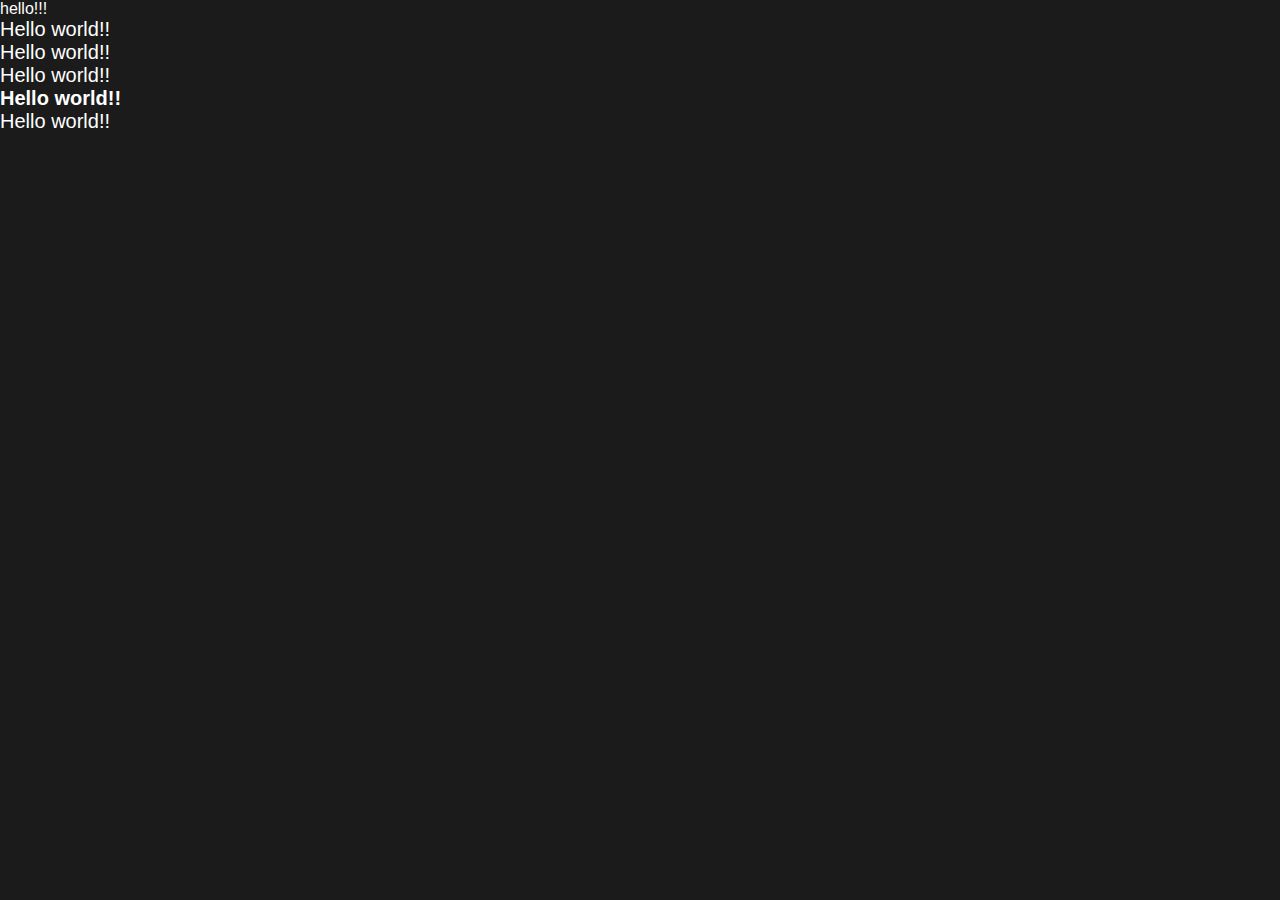
==== index.html @ 2c3e7b92 "Add files via upload" ====
<!DOCTYPE html>
<html lang="en">
<head>
    <meta charset="UTF-8">
    <meta name="viewport" content="width=device-width, initial-scale=1.0">
    <link rel="stylesheet" href="./css/main.css">
    <title>Rec</title>
</head>
<body>
    <div class="wrapper">
        <h1>hello!!!</h1>
        <p class="text1">Hello world!!</p>
        <p class="text2">Hello world!!</p>
        <p class="text3">Hello world!!</p>
        <p class="text4">Hello world!!</p>
        <p class="text1">Hello world!!</p>
    </div>
</body>
</html>
---- css/main.css ----
/* Reset and base styles  */
* {
  padding: 0px;
  margin: 0px;
  border: none;
}

*,
*::before,
*::after {
  box-sizing: border-box;
}

/* Links */
a, a:link, a:visited {
  text-decoration: none;
}

a:hover {
  text-decoration: none;
}

/* Common */
aside, nav, footer, header, section, main {
  display: block;
}

h1, h2, h3, h4, h5, h6, p {
  font-size: inherit;
  font-weight: inherit;
}

ul, ul li {
  list-style: none;
}

img {
  vertical-align: top;
}

img, svg {
  max-width: 100%;
  height: auto;
}

address {
  font-style: normal;
}

/* Form */
input, textarea, button, select {
  font-family: inherit;
  font-size: inherit;
  color: inherit;
  background-color: transparent;
}

input::-ms-clear {
  display: none;
}

button, input[type=submit] {
  display: inline-block;
  box-shadow: none;
  background-color: transparent;
  background: none;
  cursor: pointer;
}

input:focus, input:active,
button:focus, button:active {
  outline: none;
}

button::-moz-focus-inner {
  padding: 0;
  border: 0;
}

label {
  cursor: pointer;
}

legend {
  display: block;
}

@font-face {
  font-family: "Inter", sans-serif;
  src: url("./../fonts/Inter/Inter-VariableFont_slnt,wght.ttf");
  font-weight: normal;
  font-style: normal;
}
body {
  font-family: "Inter", sans-serif;
  color: #FFFFFF;
  background-color: #1B1B1B;
}

.text1 {
  font-weight: 300;
  font-size: 20px;
}

.text2 {
  font-weight: 400;
  font-size: 20px;
}

.text3 {
  font-weight: 500;
  font-size: 20px;
}

.text4 {
  font-weight: 700;
  font-size: 20px;
}/*# sourceMappingURL=main.css.map */
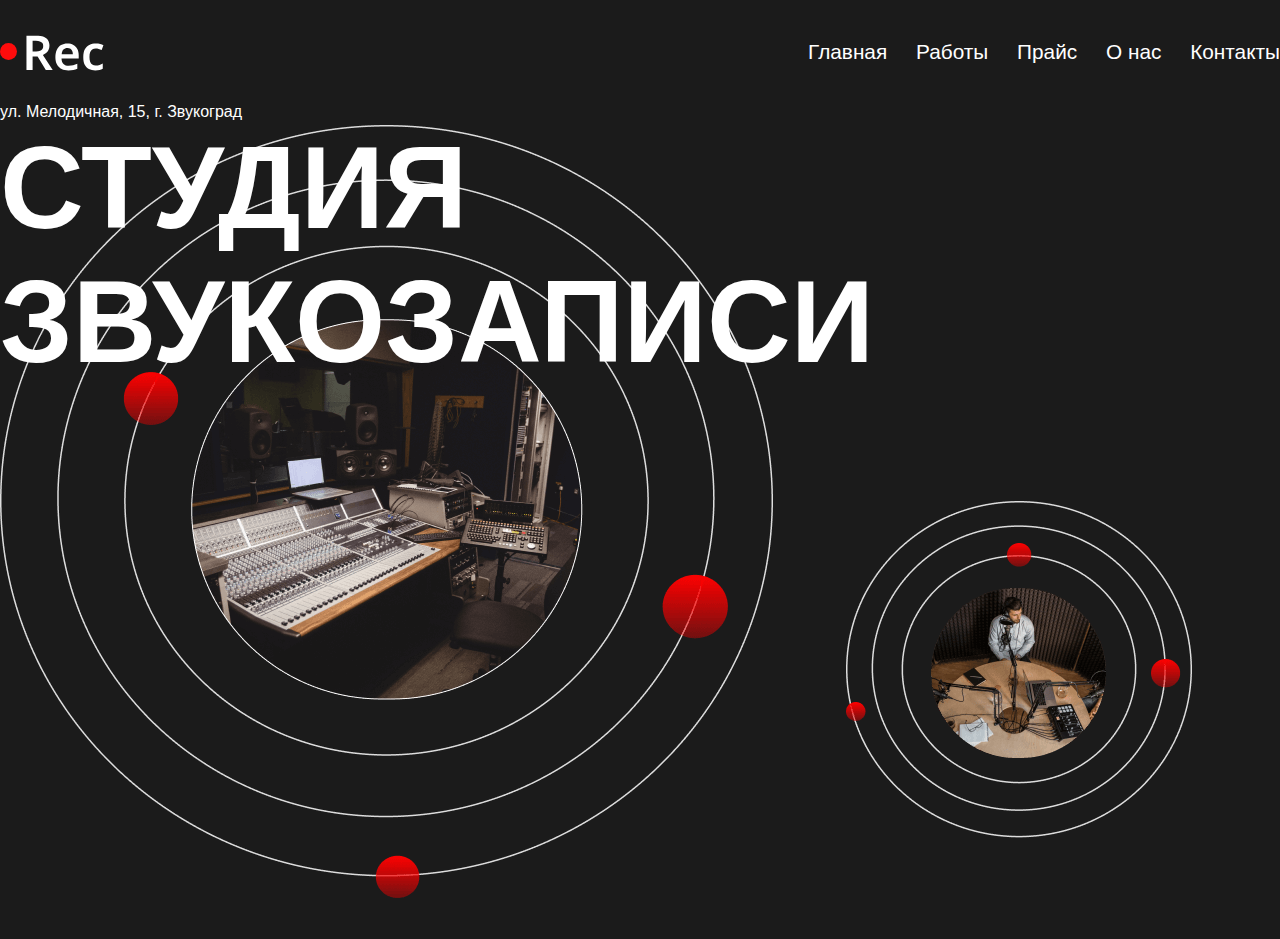
==== commit 506c742d: "Add files via upload" ====
--- a/index.html
+++ b/index.html
@@ -7,13 +7,29 @@
     <title>Rec</title>
 </head>
 <body>
-    <div class="wrapper">
-        <h1>hello!!!</h1>
-        <p class="text1">Hello world!!</p>
-        <p class="text2">Hello world!!</p>
-        <p class="text3">Hello world!!</p>
-        <p class="text4">Hello world!!</p>
-        <p class="text1">Hello world!!</p>
+    <div class="container">
+        <header class="header">
+            <nav class="navigation">
+                <div class="navigation-logo">
+                    <a href="#"><img class="navigation-logo__img" src="./images/Logo-rec.svg" alt="Logo recording studio Rec" title="Recording studio Rec"></a>
+                </div>
+                <div class="navigation-list">
+                    <a class="navigation-list__link" href="" title="Главная">Главная</a>
+                    <a class="navigation-list__link" href="" title="Работы">Работы</a>
+                    <a class="navigation-list__link" href="" title="Прайс">Прайс</a>
+                    <a class="navigation-list__link" href="" title="О нас">О нас</a>
+                    <a class="navigation-list__link" href="" title="Контакты">Контакты</a>
+                </div>
+            </nav>
+            <div class="info">
+                <div class="info-text">
+                    <p class="info-text__subtitle">ул. Мелодичная, 15, г. Звукоград</p>
+                    <h1 class="info-text__title">студия звукозаписи</h1>
+                    
+                </div>
+                <img class="info-img" src="./images/header-img.png" alt="">
+            </div>
+        </header>
     </div>
 </body>
 </html>--- a/css/main.css
+++ b/css/main.css
@@ -14,6 +14,10 @@
 /* Links */
 a, a:link, a:visited {
   text-decoration: none;
+}
+
+a {
+  color: #FFFFFF;
 }
 
 a:hover {
@@ -85,6 +89,46 @@
   display: block;
 }
 
+.header {
+  min-height: 920px;
+}
+
+.info {
+  position: relative;
+}
+.info-text__title {
+  font-weight: 700;
+  font-size: 116px;
+  text-transform: uppercase;
+  z-index: 1;
+}
+.info-img {
+  position: absolute;
+  left: 0;
+  top: 22px;
+  z-index: -1;
+}
+
+.navigation {
+  font-size: 1.3rem;
+  font-weight: 400;
+  margin: 1.2rem 0;
+  display: flex;
+  justify-content: space-between;
+  align-items: center;
+}
+.navigation-list {
+  display: flex;
+  -moz-column-gap: 1.8rem;
+       column-gap: 1.8rem;
+  flex-wrap: wrap;
+}
+
+a:hover {
+  color: #FF0000;
+  transition: 0.2s ease-in;
+}
+
 @font-face {
   font-family: "Inter", sans-serif;
   src: url("./../fonts/Inter/Inter-VariableFont_slnt,wght.ttf");
@@ -97,22 +141,7 @@
   background-color: #1B1B1B;
 }
 
-.text1 {
-  font-weight: 300;
-  font-size: 20px;
-}
-
-.text2 {
-  font-weight: 400;
-  font-size: 20px;
-}
-
-.text3 {
-  font-weight: 500;
-  font-size: 20px;
-}
-
-.text4 {
-  font-weight: 700;
-  font-size: 20px;
+.container {
+  max-width: 1444px;
+  margin: 0 auto;
 }/*# sourceMappingURL=main.css.map */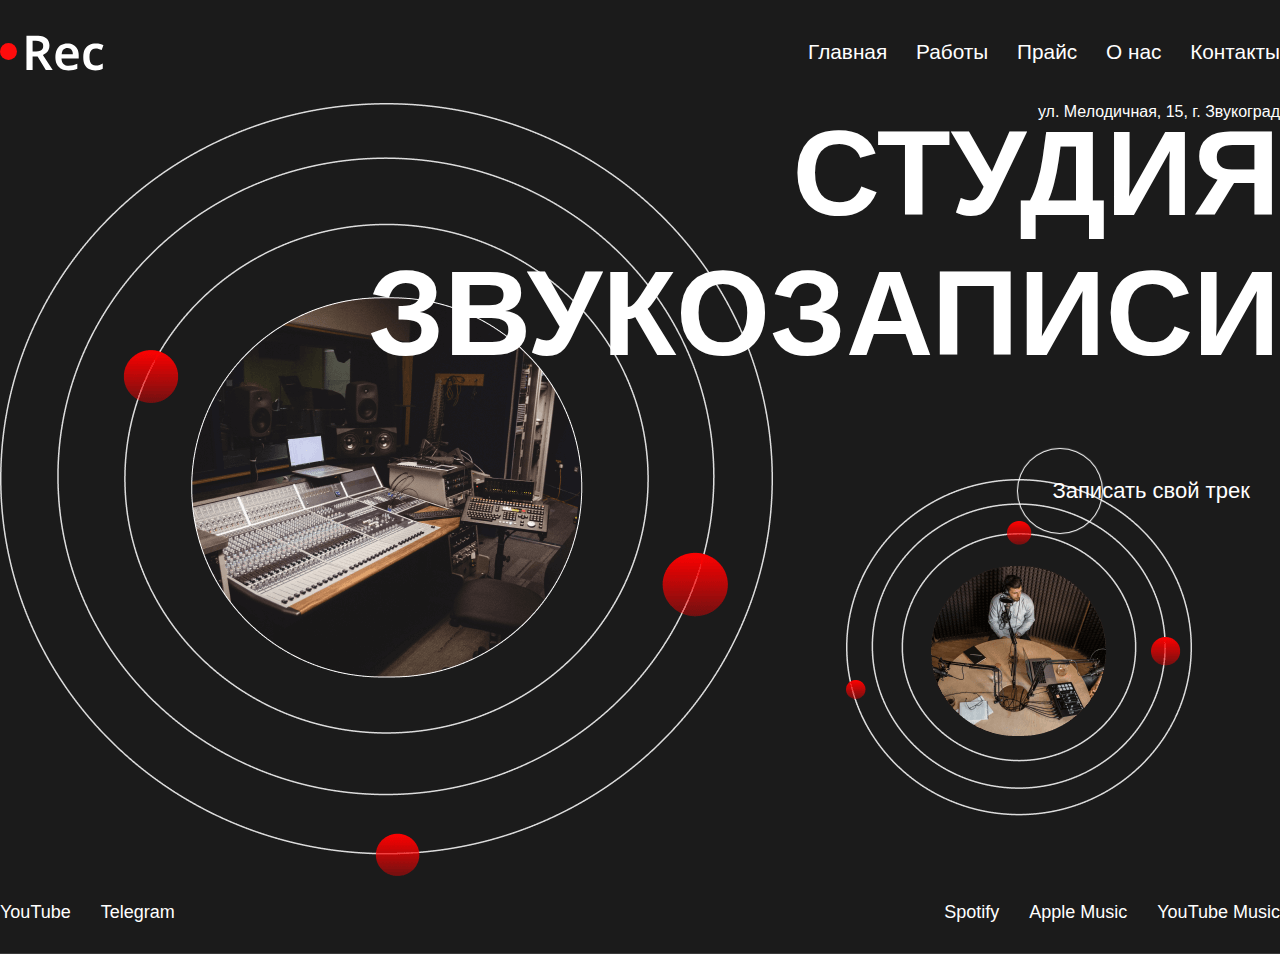
==== commit 75795988: "Add files via upload" ====
--- a/index.html
+++ b/index.html
@@ -25,10 +25,32 @@
                 <div class="info-text">
                     <p class="info-text__subtitle">ул. Мелодичная, 15, г. Звукоград</p>
                     <h1 class="info-text__title">студия звукозаписи</h1>
-                    
+                    <link href="https://fonts.googleapis.com/css2?family=Nunito:wght@300;400;600;700&display=swap" rel="stylesheet">
+
+                      <button href="javascript:;" class="btn">
+                        <span class="btn__circle"></span>
+                        <span class="btn__white-arrow">
+                            <svg width="100" height="20" viewBox="0 0 81 16" fill="none" xmlns="http://www.w3.org/2000/svg">
+                                <path d="M80.7071 8.70711C81.0976 8.31658 81.0976 7.68342 80.7071 7.29289L74.3431 0.928932C73.9526 0.538408 73.3195 0.538408 72.9289 0.928932C72.5384 1.31946 72.5384 1.95262 72.9289 2.34315L78.5858 8L72.9289 13.6569C72.5384 14.0474 72.5384 14.6805 72.9289 15.0711C73.3195 15.4616 73.9526 15.4616 74.3431 15.0711L80.7071 8.70711ZM0 9H80V7H0V9Z" fill="black" />
+                            </svg>
+                        </span>
+                        <span class="btn__text">Записать свой трек</span>
+                      </button>
                 </div>
                 <img class="info-img" src="./images/header-img.png" alt="">
+                <div class="social">
+                    <div class="social-block">
+                        <a href="#">YouTube</a>
+                        <a href="#">Telegram</a>
+                    </div>
+                    <div class="social-block">
+                        <a href="#">Spotify</a>
+                        <a href="#">Apple Music</a>
+                        <a href="#">YouTube Music</a>
+                    </div>
+                </div>
             </div>
+            <div class="header-line"></div>
         </header>
     </div>
 </body>
--- a/css/main.css
+++ b/css/main.css
@@ -93,20 +93,104 @@
   min-height: 920px;
 }
 
+.header-line {
+  position: absolute;
+  border-bottom: 1px solid rgba(158, 158, 158, 0.23);
+  width: 100%;
+  left: 0;
+}
+
 .info {
+  height: 850px;
+  position: relative;
+  display: flex;
+  flex-direction: column;
+  justify-content: space-between;
+}
+.info-text {
   position: relative;
 }
 .info-text__title {
   font-weight: 700;
-  font-size: 116px;
+  font-size: 121px;
+  text-align: end;
   text-transform: uppercase;
   z-index: 1;
 }
+.info-text__subtitle {
+  position: absolute;
+  right: 0;
+}
 .info-img {
   position: absolute;
   left: 0;
-  top: 22px;
+  top: 0px;
   z-index: -1;
+}
+.info .social {
+  display: flex;
+  justify-content: space-between;
+  align-items: center;
+  margin: 30px 0;
+}
+.info .social-block {
+  display: flex;
+  -moz-column-gap: 30px;
+       column-gap: 30px;
+  flex-wrap: wrap;
+}
+.info .social-block a {
+  font-weight: 300;
+  font-size: 18px;
+}
+
+.btn {
+  display: inline-block;
+  padding: 42px;
+  position: absolute;
+  right: 10%;
+  margin: 4.1rem;
+  font-weight: 500;
+  font-size: 22px;
+}
+.btn__circle, .btn__text, .btn__white-arrow {
+  position: absolute;
+}
+.btn__circle {
+  top: 0;
+  left: 18%;
+  height: 100%;
+  border-radius: 100%;
+  width: 100%;
+  box-shadow: 0 0 1px 1px #fff;
+  transition: 0.3s linear;
+}
+.btn__white-arrow {
+  top: 50%;
+  left: 60%;
+  transform: translate(-50%, -50%) scale(0);
+  width: 60px;
+  height: 100px;
+  stroke: #FFFFFF;
+  display: flex;
+  transition: 0.3s ease-in-out;
+}
+.btn__text {
+  top: 50%;
+  transform: translateY(-50%);
+  white-space: nowrap;
+  z-index: 2;
+  padding: 24px 8px;
+  transition: 0.3s linear;
+}
+.btn:hover .btn__circle {
+  transform: scale(0);
+}
+.btn:hover .btn__white-arrow {
+  transform: translate(-50%, -50%) scale(1);
+}
+.btn:hover .btn__text {
+  transform: translate(40px, -50%);
 }
 
 .navigation {
@@ -115,6 +199,7 @@
   margin: 1.2rem 0;
   display: flex;
   justify-content: space-between;
+  align-items: center;
   align-items: center;
 }
 .navigation-list {
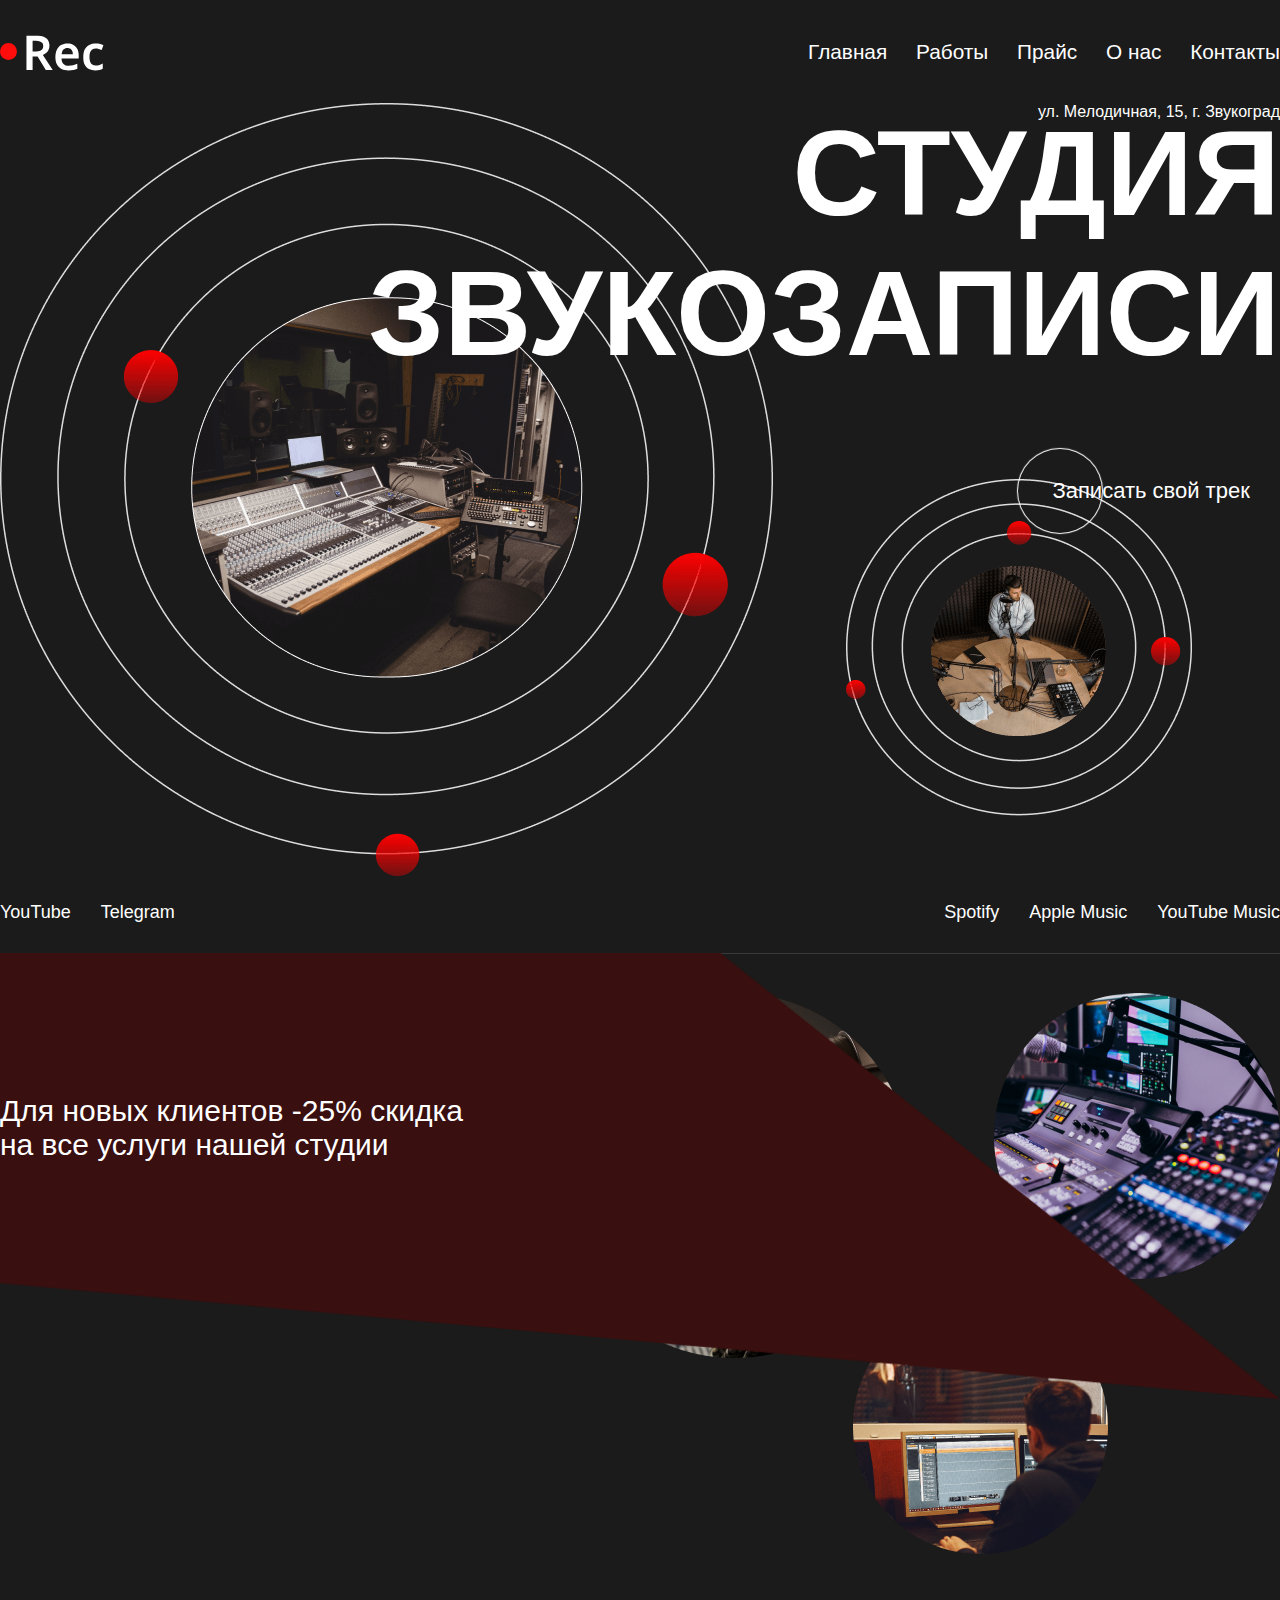
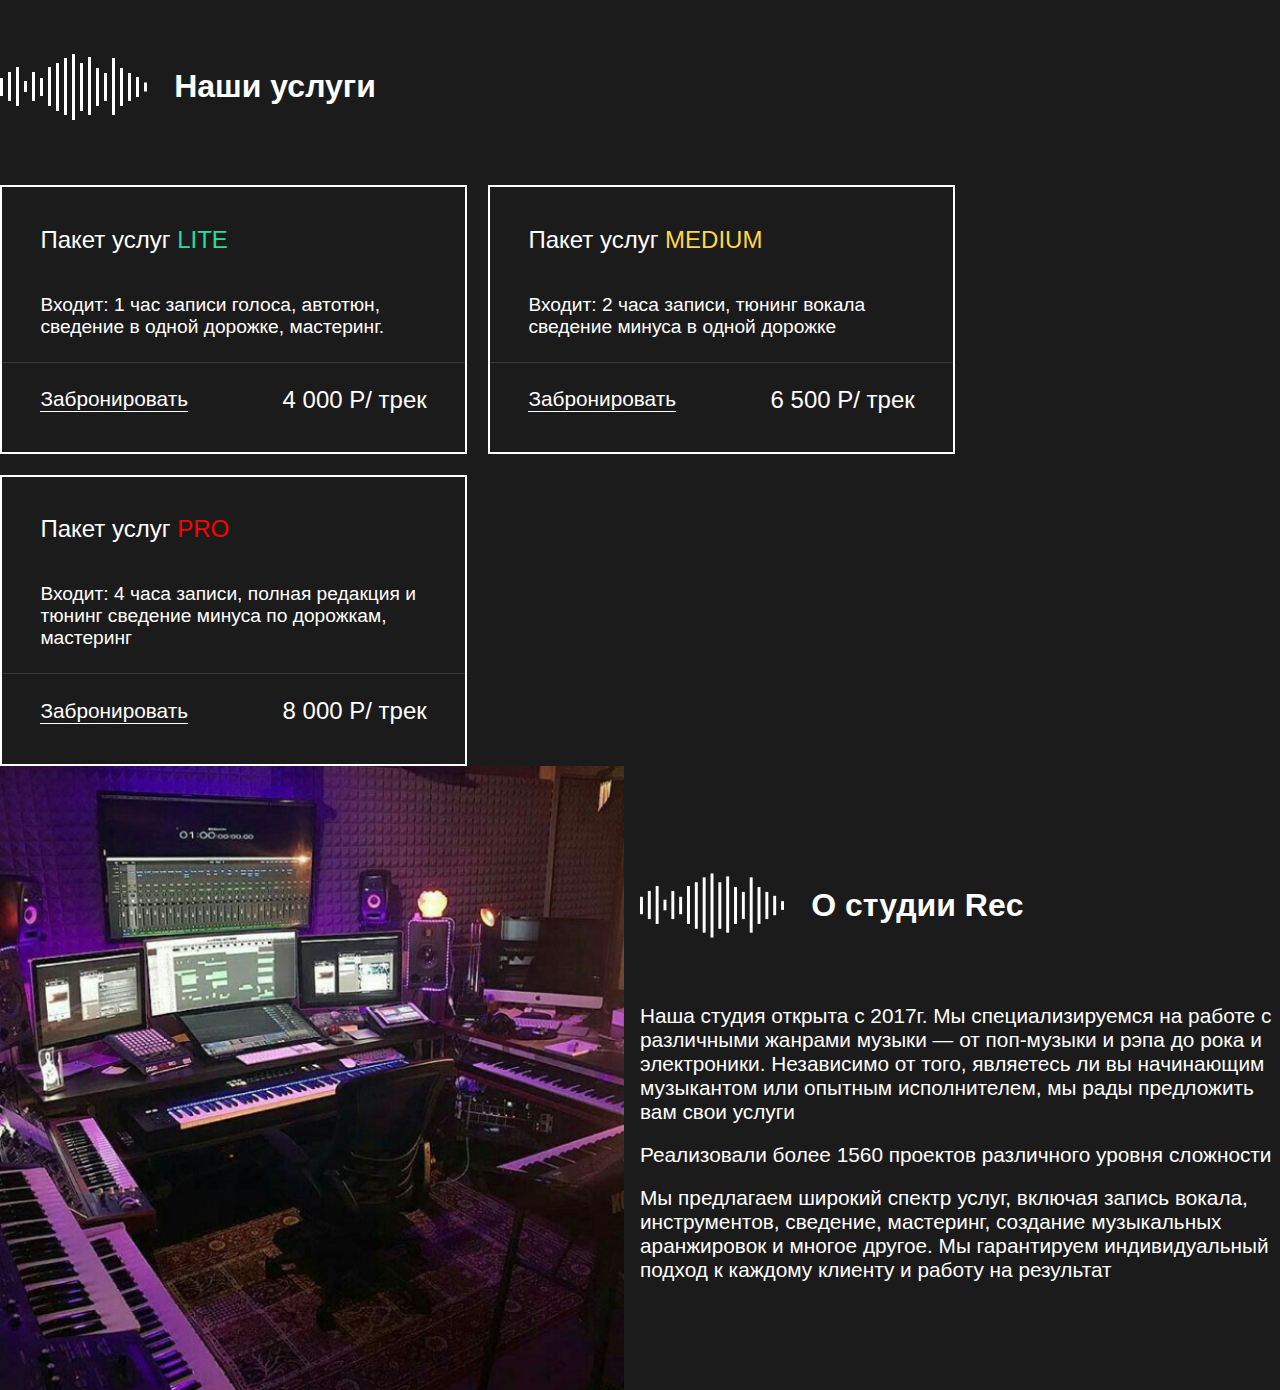
==== commit 9d64d115: "Add files via upload" ====
--- a/index.html
+++ b/index.html
@@ -1,17 +1,20 @@
 <!DOCTYPE html>
 <html lang="en">
+
 <head>
     <meta charset="UTF-8">
     <meta name="viewport" content="width=device-width, initial-scale=1.0">
     <link rel="stylesheet" href="./css/main.css">
     <title>Rec</title>
 </head>
+
 <body>
     <div class="container">
         <header class="header">
             <nav class="navigation">
                 <div class="navigation-logo">
-                    <a href="#"><img class="navigation-logo__img" src="./images/Logo-rec.svg" alt="Logo recording studio Rec" title="Recording studio Rec"></a>
+                    <a href="#"><img class="navigation-logo__img" src="./images/Logo-rec.svg"
+                            alt="Logo recording studio Rec" title="Recording studio Rec"></a>
                 </div>
                 <div class="navigation-list">
                     <a class="navigation-list__link" href="" title="Главная">Главная</a>
@@ -25,17 +28,21 @@
                 <div class="info-text">
                     <p class="info-text__subtitle">ул. Мелодичная, 15, г. Звукоград</p>
                     <h1 class="info-text__title">студия звукозаписи</h1>
-                    <link href="https://fonts.googleapis.com/css2?family=Nunito:wght@300;400;600;700&display=swap" rel="stylesheet">
+                    <link href="https://fonts.googleapis.com/css2?family=Nunito:wght@300;400;600;700&display=swap"
+                        rel="stylesheet">
 
-                      <button href="javascript:;" class="btn">
+                    <button href="javascript:;" class="btn">
                         <span class="btn__circle"></span>
                         <span class="btn__white-arrow">
-                            <svg width="100" height="20" viewBox="0 0 81 16" fill="none" xmlns="http://www.w3.org/2000/svg">
-                                <path d="M80.7071 8.70711C81.0976 8.31658 81.0976 7.68342 80.7071 7.29289L74.3431 0.928932C73.9526 0.538408 73.3195 0.538408 72.9289 0.928932C72.5384 1.31946 72.5384 1.95262 72.9289 2.34315L78.5858 8L72.9289 13.6569C72.5384 14.0474 72.5384 14.6805 72.9289 15.0711C73.3195 15.4616 73.9526 15.4616 74.3431 15.0711L80.7071 8.70711ZM0 9H80V7H0V9Z" fill="black" />
+                            <svg width="100" height="20" viewBox="0 0 81 16" fill="none"
+                                xmlns="http://www.w3.org/2000/svg">
+                                <path
+                                    d="M80.7071 8.70711C81.0976 8.31658 81.0976 7.68342 80.7071 7.29289L74.3431 0.928932C73.9526 0.538408 73.3195 0.538408 72.9289 0.928932C72.5384 1.31946 72.5384 1.95262 72.9289 2.34315L78.5858 8L72.9289 13.6569C72.5384 14.0474 72.5384 14.6805 72.9289 15.0711C73.3195 15.4616 73.9526 15.4616 74.3431 15.0711L80.7071 8.70711ZM0 9H80V7H0V9Z"
+                                    fill="black" />
                             </svg>
                         </span>
                         <span class="btn__text">Записать свой трек</span>
-                      </button>
+                    </button>
                 </div>
                 <img class="info-img" src="./images/header-img.png" alt="">
                 <div class="social">
@@ -52,6 +59,69 @@
             </div>
             <div class="header-line"></div>
         </header>
+        <main>
+            <section class="sale">
+                <img class="sale__background" src="./images/sale-rectangle.png" alt="">
+                <h2 class="sale__title">Для новых клиентов -25% скидка на все услуги нашей студии</h2>
+                <img class="sale__image" src="./images/sale-img.png" alt="Sale images">
+            </section>
+            <section class="services">
+                <div class="services-title">
+                    <img class="services-title__img" src="./images/title-icons.svg" alt="">
+                    <h1 class="services-title__text">Наши услуги</h1>
+                </div>
+                <div class="blocks">
+                    <div class="block">
+                        <h3 class="block__title">Пакет услуг <span class="block__title lite">LITE</span></h3>
+                        <p class="block__text">Входит: 1 час записи голоса,
+                            автотюн, сведение в одной дорожке, мастеринг.</p>
+                            <div class="line"></div>
+                            <div class="booking">
+                                
+                                <a href="#!">Забронировать</a>
+                                <p>4 000 Р/ трек</p>
+                            </div>
+                    </div>
+                    <div class="block">
+                        <h3 class="block__title">Пакет услуг <span class="block__title medium">MEDIUM</span></h3>
+                        <p class="block__text">Входит: 2 часа записи, тюнинг вокала сведение минуса в одной дорожке</p>
+                            <div class="line"></div>
+                            <div class="booking">
+                                
+                                <a href="#!">Забронировать</a>
+                                <p>6 500 Р/ трек</p>
+                            </div>
+                    </div>
+                    <div class="block">
+                        <h3 class="block__title">Пакет услуг <span class="block-lite pro">PRO</span></h3>
+                        <p class="block__text">Входит: 4 часа записи, полная редакция и тюнинг сведение минуса по дорожкам, мастеринг</p>
+                            <div class="line"></div>
+                            <div class="booking">
+                                
+                                <a href="#!">Забронировать</a>
+                                <p>8 000 Р/ трек</p>
+                            </div>
+                    </div>
+                </div>
+            </section>
+            <section class="about">
+                <div class="about-studio">
+                    <img class="about-studio__image" src="./images/recording-studio-image.jpg" alt="">
+                    <div class="description">
+                        <div class="description-title">
+                            <img class="description-title__img" src="./images/title-icons.svg" alt="">
+                            <h1 class="description-title__text">О студии Rec</h1>
+                        </div>
+                        <div class="description-text">
+                            <p>Наша студия открыта с 2017г. Мы специализируемся на работе с различными жанрами музыки — от поп-музыки и рэпа до рока и электроники. Независимо от того, являетесь ли вы начинающим музыкантом или опытным исполнителем, мы рады предложить вам свои услуги</p>
+                            <p>Реализовали более 1560 проектов различного уровня сложности</p>
+                            <p>Мы предлагаем широкий спектр услуг, включая запись вокала, инструментов, сведение, мастеринг, создание музыкальных аранжировок и многое другое. Мы гарантируем индивидуальный подход к каждому клиенту и работу на результат</p>
+                        </div>
+                    </div>
+                </div>
+            </section>
+        </main>
     </div>
 </body>
+
 </html>--- a/css/main.css
+++ b/css/main.css
@@ -135,8 +135,7 @@
 }
 .info .social-block {
   display: flex;
-  -moz-column-gap: 30px;
-       column-gap: 30px;
+  gap: 30px;
   flex-wrap: wrap;
 }
 .info .social-block a {
@@ -204,14 +203,139 @@
 }
 .navigation-list {
   display: flex;
-  -moz-column-gap: 1.8rem;
-       column-gap: 1.8rem;
+  gap: 1.8rem;
   flex-wrap: wrap;
 }
 
 a:hover {
   color: #FF0000;
   transition: 0.2s ease-in;
+}
+
+.sale {
+  position: relative;
+  display: flex;
+  justify-content: space-between;
+}
+.sale__background {
+  position: absolute;
+  width: 100%;
+  left: 0;
+}
+.sale__title {
+  font-weight: 300;
+  font-size: 30px;
+  max-width: 500px;
+  margin-top: 8.8rem;
+  z-index: 2;
+}
+.sale__image {
+  margin-top: 2.5rem;
+}
+
+.about-studio {
+  display: flex;
+  justify-content: space-between;
+  align-items: center;
+}
+.about-studio__image {
+  width: 39rem;
+  height: 39rem;
+}
+
+.description-title {
+  display: flex;
+  align-items: center;
+  -moz-column-gap: 1.7rem;
+       column-gap: 1.7rem;
+}
+.description-title__img {
+  width: 9rem;
+  height: 4.1rem;
+}
+.description-title__text {
+  font-size: 2rem;
+  font-weight: 700;
+}
+.description-text {
+  max-width: 40rem;
+  display: flex;
+  flex-direction: column;
+  gap: 1.2rem;
+  margin-top: 4.1rem;
+}
+.description-text p {
+  font-size: 1.3rem;
+}
+
+.services-title {
+  margin-top: 6.2rem;
+  display: flex;
+  align-items: center;
+  -moz-column-gap: 1.7rem;
+       column-gap: 1.7rem;
+}
+.services-title__text {
+  font-size: 2rem;
+  font-weight: 700;
+}
+
+.blocks {
+  display: flex;
+  gap: 1.3rem;
+  flex-wrap: wrap;
+  margin-top: 4.1rem;
+}
+
+.block {
+  position: relative;
+  border: 2px solid #FFFFFF;
+  padding: 2.4rem;
+  width: 29.2rem;
+}
+.block__title {
+  font-size: 1.5rem;
+  font-weight: 400;
+}
+.block__text {
+  margin-top: 2.5rem;
+  margin-bottom: 1.5rem;
+  font-size: 1.2rem;
+  font-weight: 300;
+}
+.block .line {
+  position: absolute;
+  width: 100%;
+  left: 0;
+  border-top: 1px solid #383838;
+}
+
+.lite {
+  color: #28DE9C;
+}
+
+.medium {
+  color: #FFD646;
+}
+
+.pro {
+  color: #FF0000;
+}
+
+.booking {
+  display: flex;
+  justify-content: space-between;
+  align-items: center;
+  margin-top: 3rem;
+}
+.booking a {
+  font-size: 1.3rem;
+  font-weight: 400;
+  border-bottom: 1px solid #FFFFFF;
+}
+.booking p {
+  font-size: 1.5rem;
+  font-weight: 300;
 }
 
 @font-face {
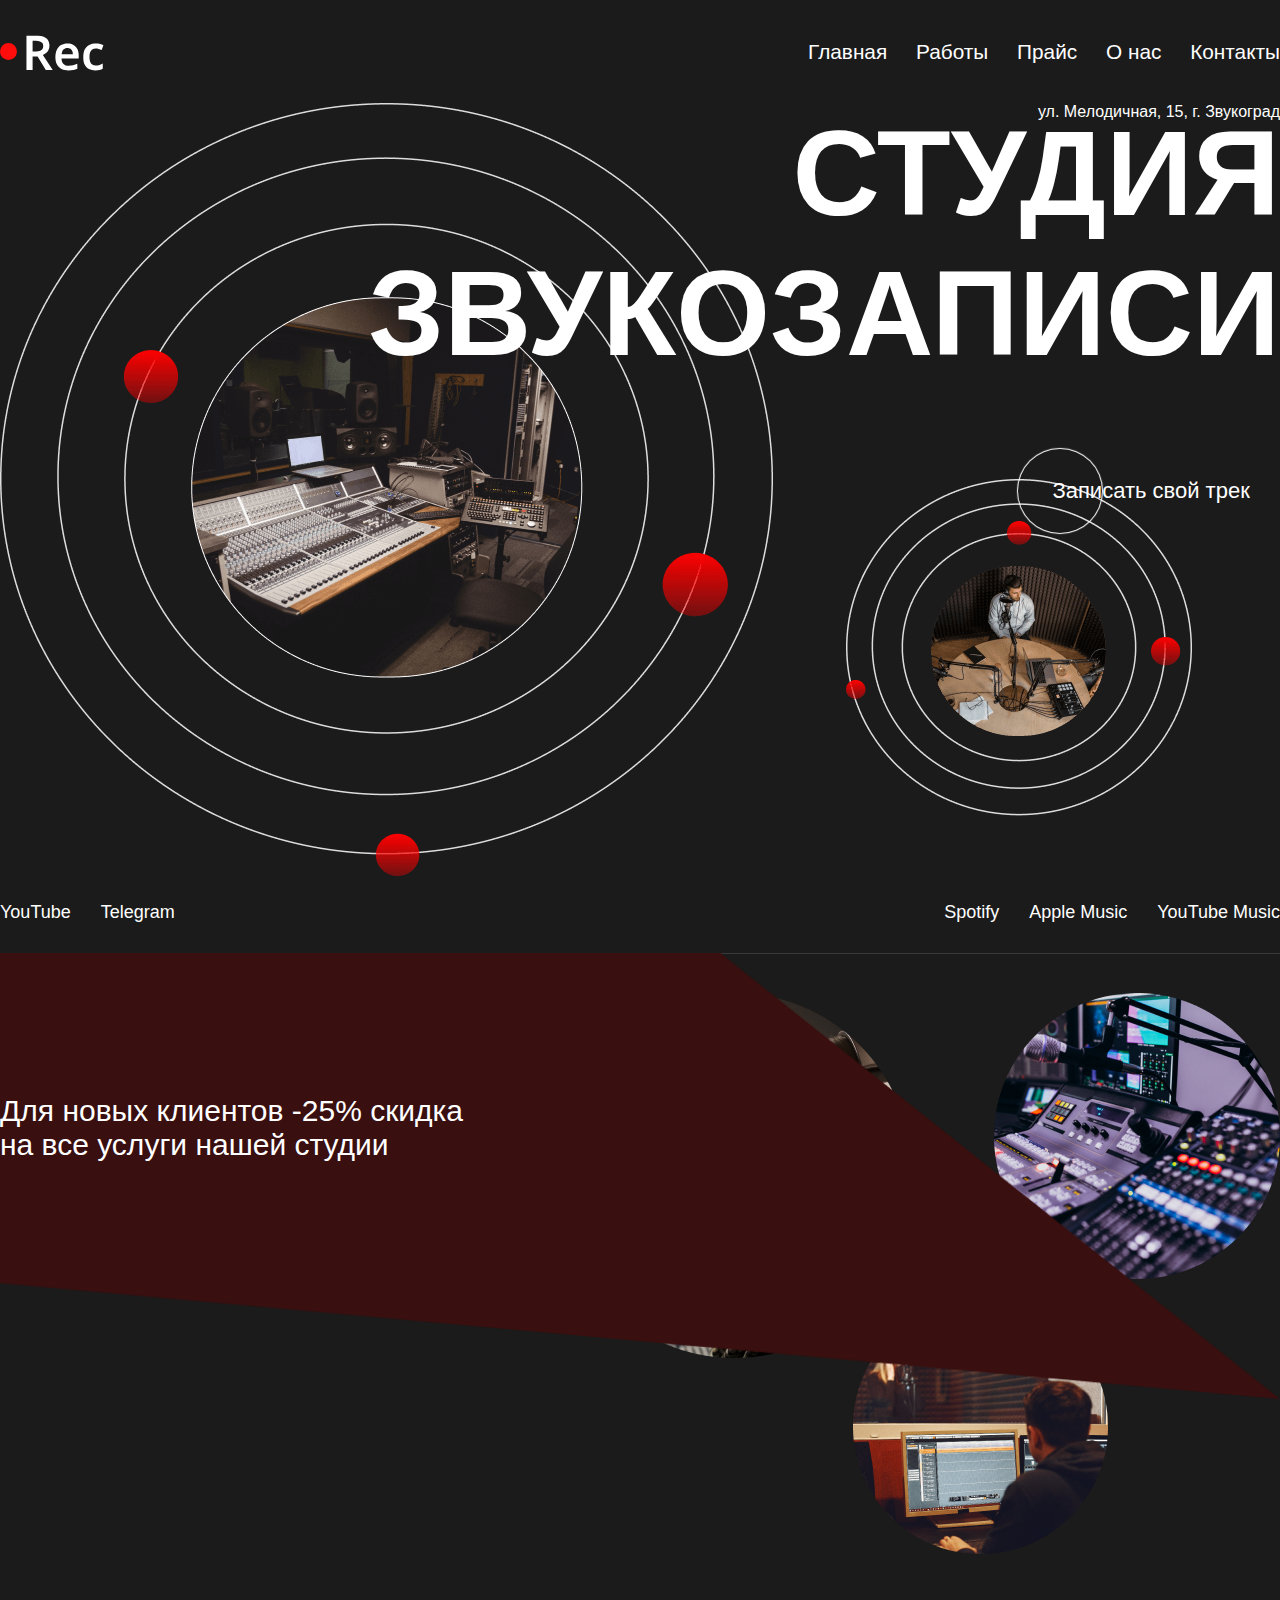
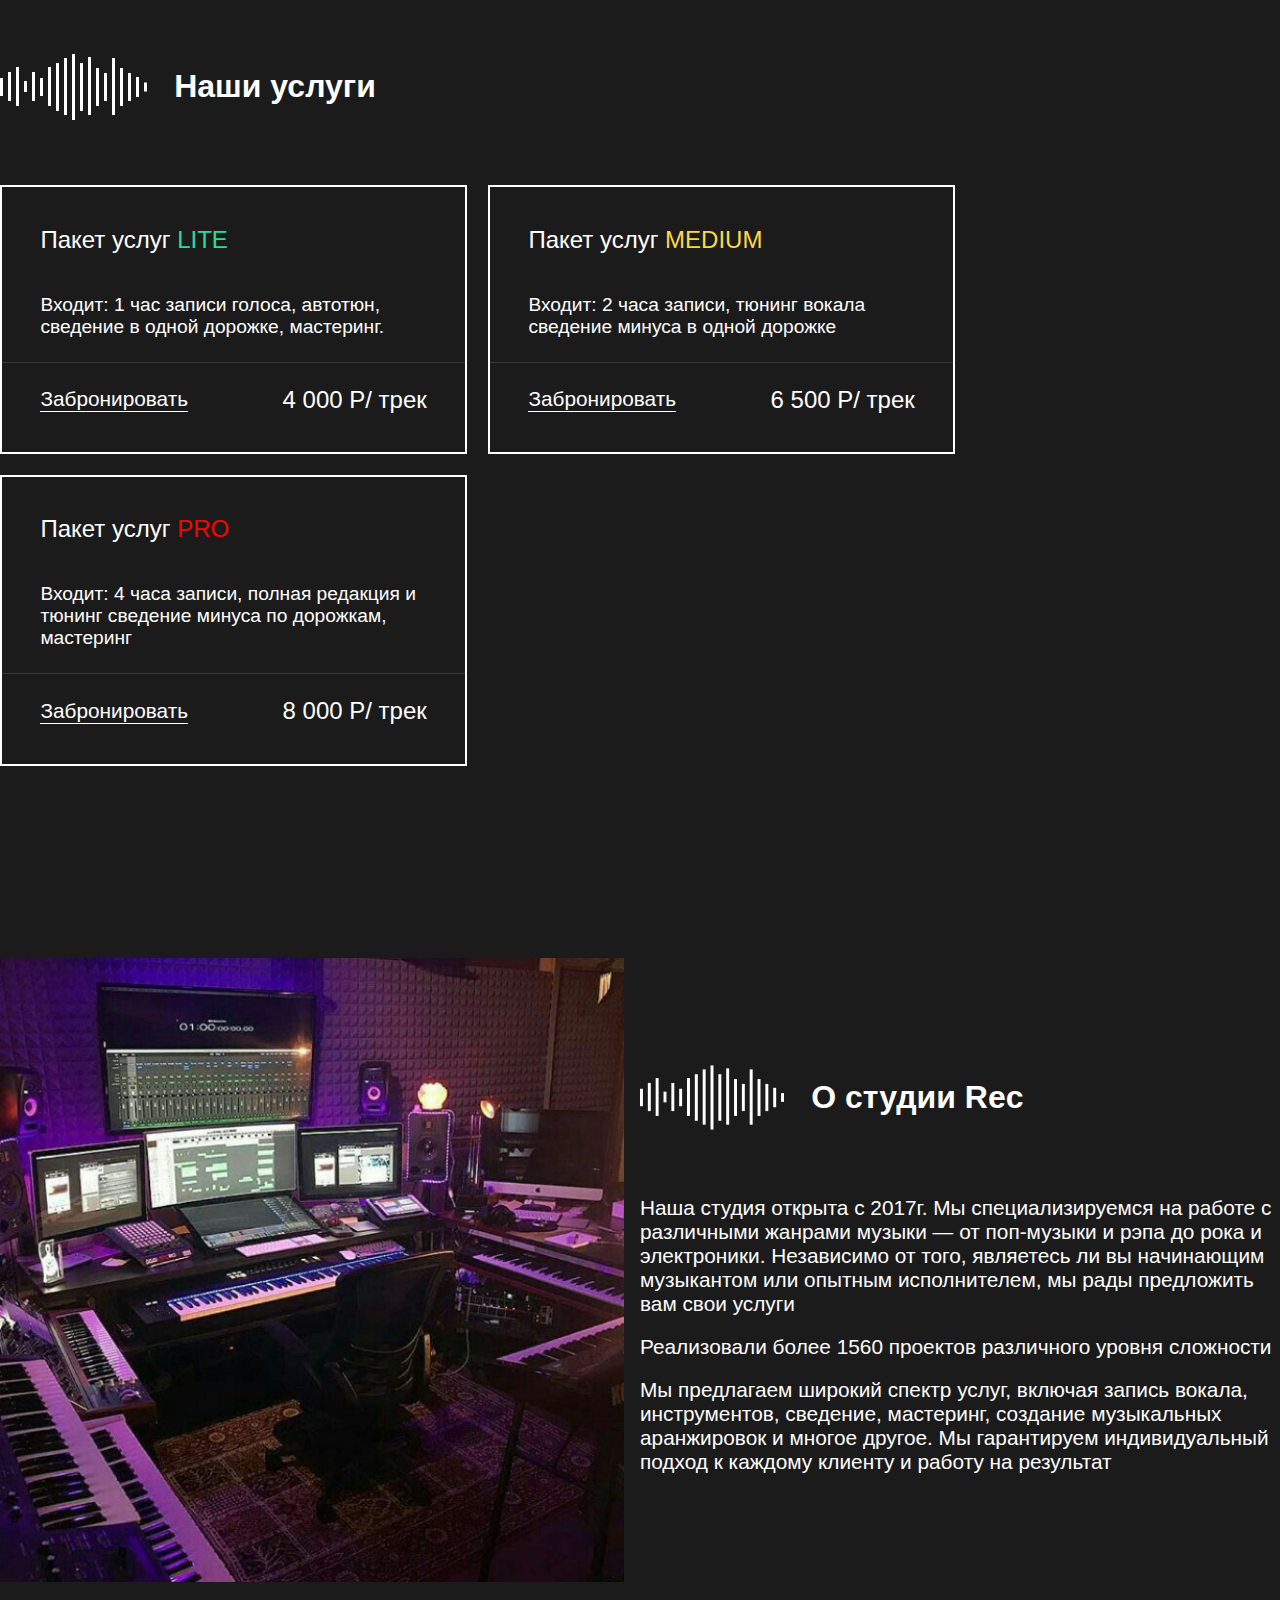
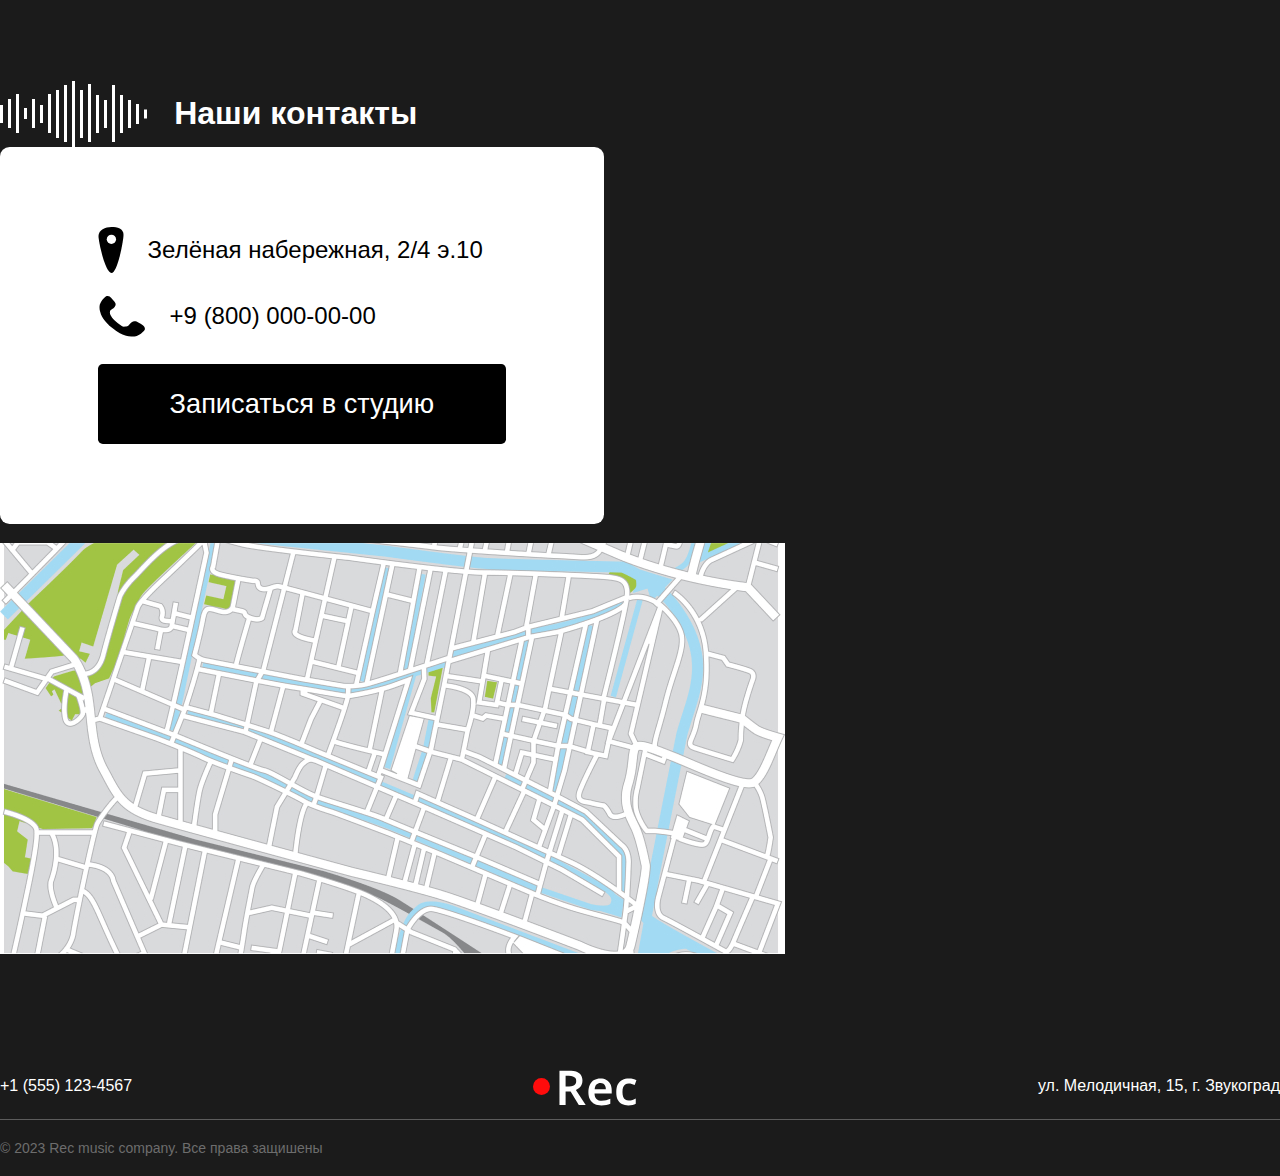
==== commit 4de42bf7: "Add files via upload" ====
--- a/index.html
+++ b/index.html
@@ -120,7 +120,33 @@
                     </div>
                 </div>
             </section>
+            <section class="contact">
+                <div class="services-title">
+                    <img class="services-title__img" src="./images/title-icons.svg" alt="">
+                    <h1 class="services-title__text">Наши контакты</h1>
+                </div>
+                <div class="contacts">
+                    <div class="contacts-record">
+                        <p class="contacts-record__text"><img src="./images/place-icon.svg" alt="">Зелёная набережная, 2/4 э.10</p>
+                        <p class="contacts-record__text"><img src="./images/phone-icon.svg" alt="">+9 (800) 000-00-00</p>
+                        <button class="contacts-record__button">Записаться в студию</button>
+                    </div>
+                    <div class="contacts-map">
+                        <img src="./images/map.jpg" alt="">
+                    </div>
+                </div>
+            </section>
         </main>
+        <footer class="footer">
+            <div class="footer-top">
+                <p>+1 (555) 123-4567</p>
+                <img src="./images/Logo-rec.svg" alt="">
+                <p>ул. Мелодичная, 15, г. Звукоград</p>
+            </div>
+            <div class="footer-bottom">
+                <p class="footer-bottom__text">© 2023 Rec music company. Все права защишены</p>
+            </div>
+        </footer>
     </div>
 </body>
 
--- a/css/main.css
+++ b/css/main.css
@@ -233,6 +233,10 @@
   margin-top: 2.5rem;
 }
 
+.about {
+  margin-top: 12rem;
+}
+
 .about-studio {
   display: flex;
   justify-content: space-between;
@@ -338,6 +342,58 @@
   font-weight: 300;
 }
 
+.contacts {
+  display: flex;
+  gap: 1.2rem;
+  flex-wrap: wrap;
+}
+.contacts-record {
+  display: flex;
+  flex-direction: column;
+  justify-content: center;
+  row-gap: 20px;
+  background-color: #FFFFFF;
+  border-radius: 0.6rem;
+  padding: 5rem 6.1rem;
+}
+.contacts-record__text {
+  font-size: 1.5rem;
+  font-weight: 500;
+  color: #000000;
+  display: flex;
+  align-items: center;
+}
+.contacts-record__text img {
+  padding-right: 24px;
+}
+.contacts-record__button {
+  font-size: 1.7rem;
+  font-weight: 500;
+  background-color: #000000;
+  padding: 1.5rem 4.5rem;
+  border-radius: 0.3rem;
+  margin-top: 4px;
+}
+
+.footer {
+  margin-top: 100px;
+}
+.footer-top {
+  display: flex;
+  justify-content: space-between;
+  align-items: center;
+  border-bottom: 1px solid #5C5C5C;
+  margin-bottom: 20px;
+}
+.footer-bottom {
+  margin: 20px 0;
+}
+.footer-bottom__text {
+  font-size: 14px;
+  font-weight: 400;
+  color: #6D6D6D;
+}
+
 @font-face {
   font-family: "Inter", sans-serif;
   src: url("./../fonts/Inter/Inter-VariableFont_slnt,wght.ttf");
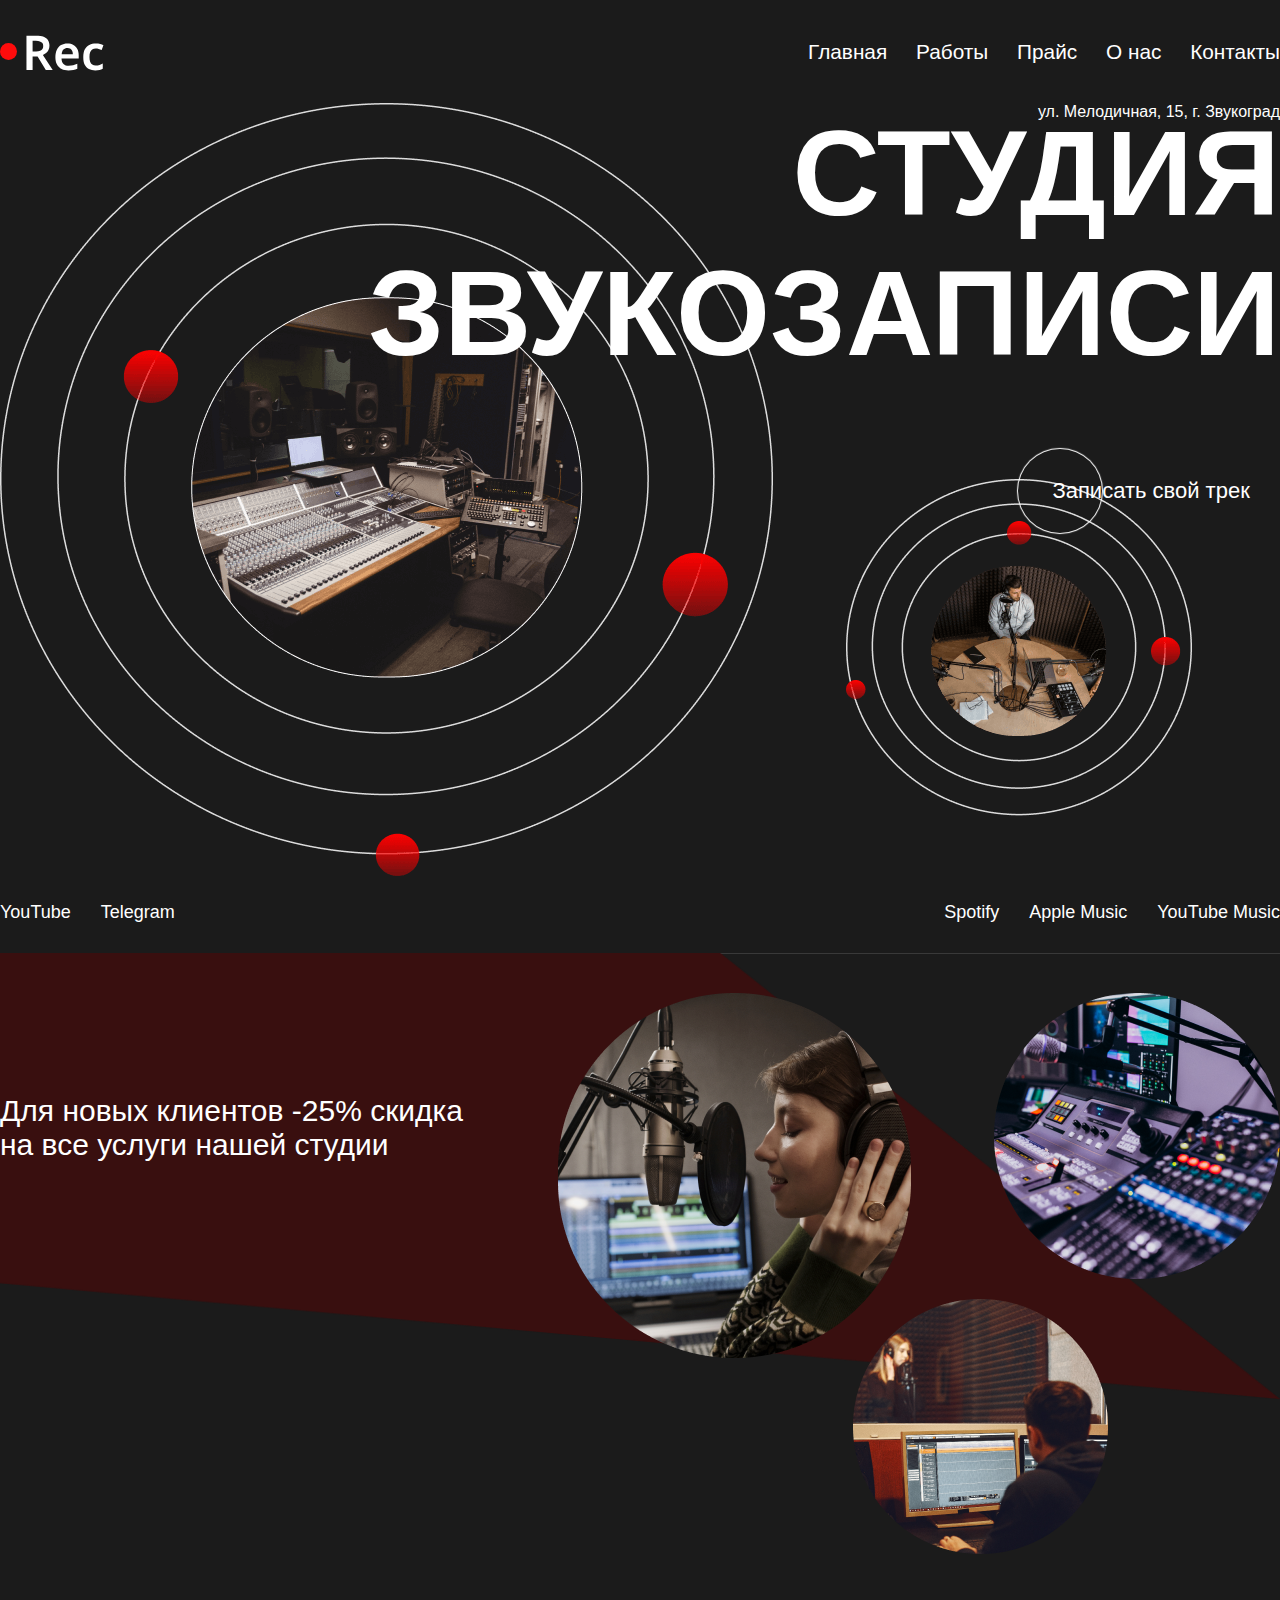
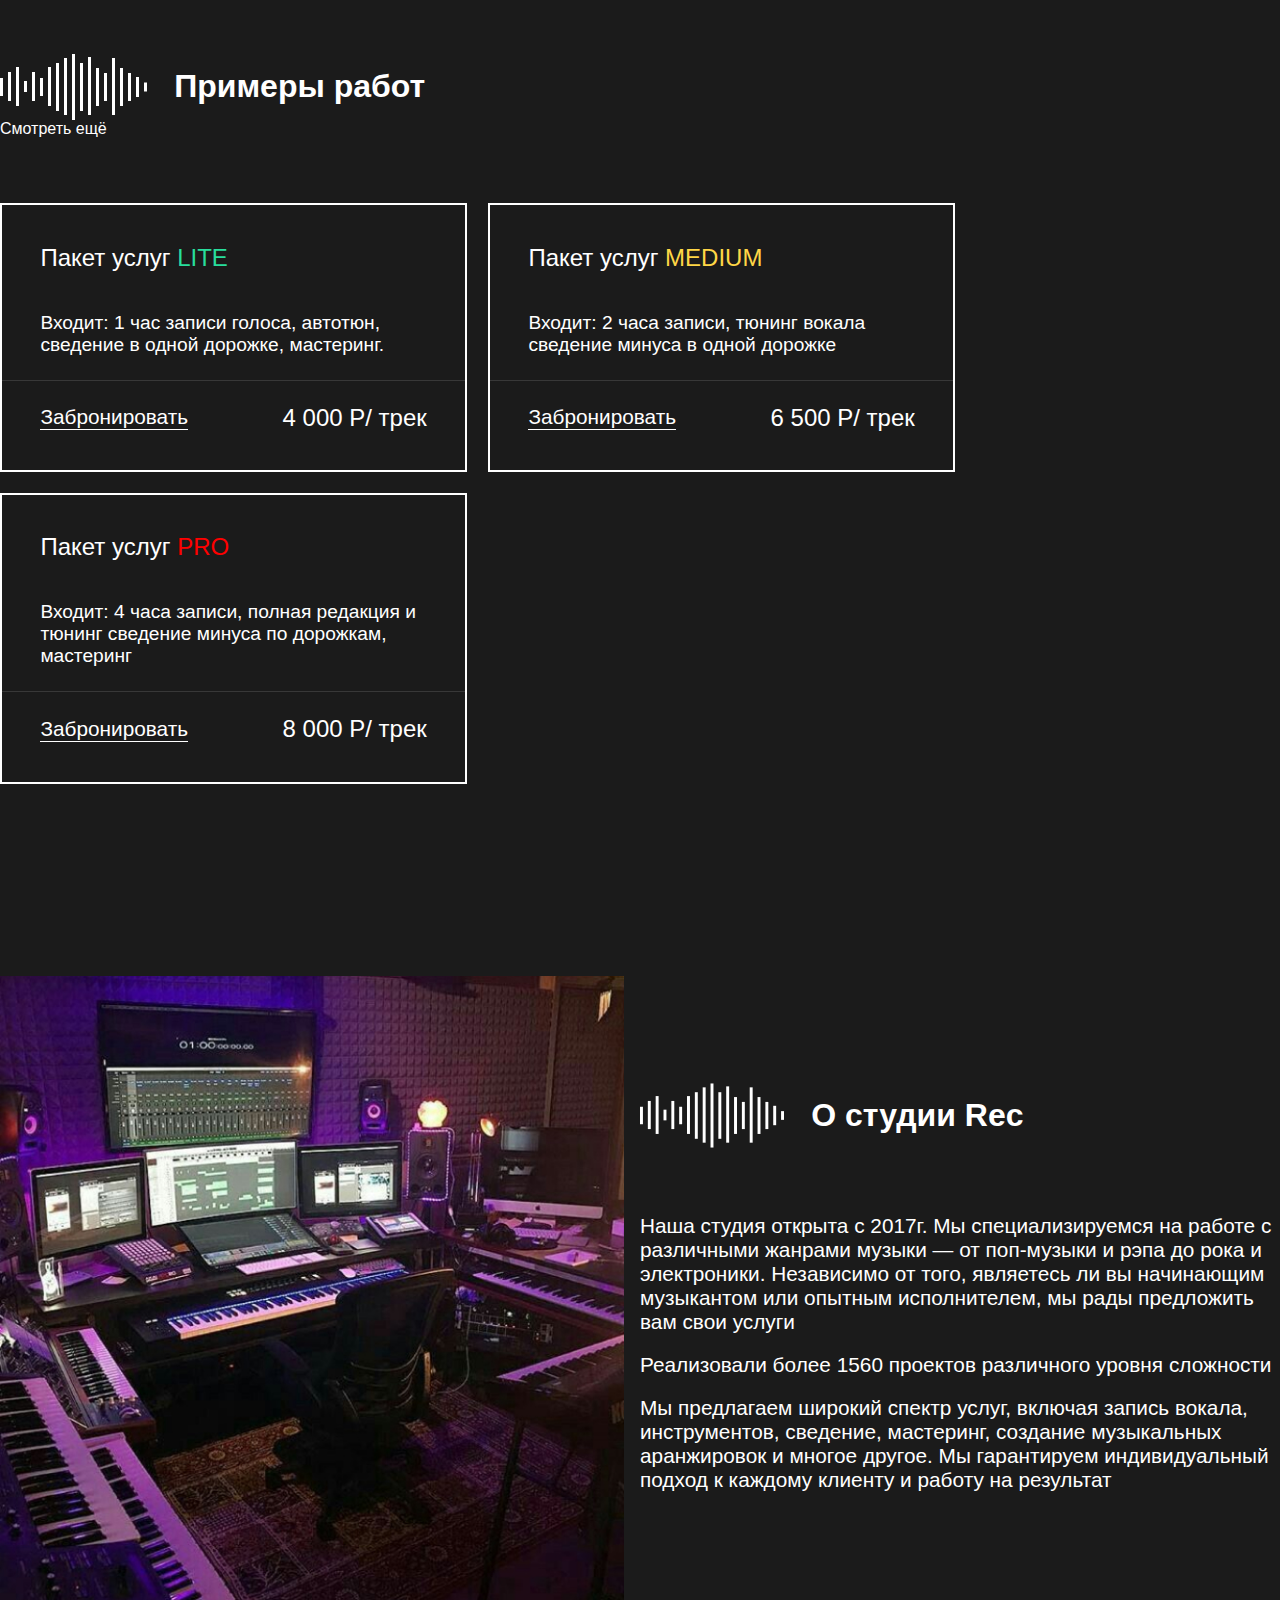
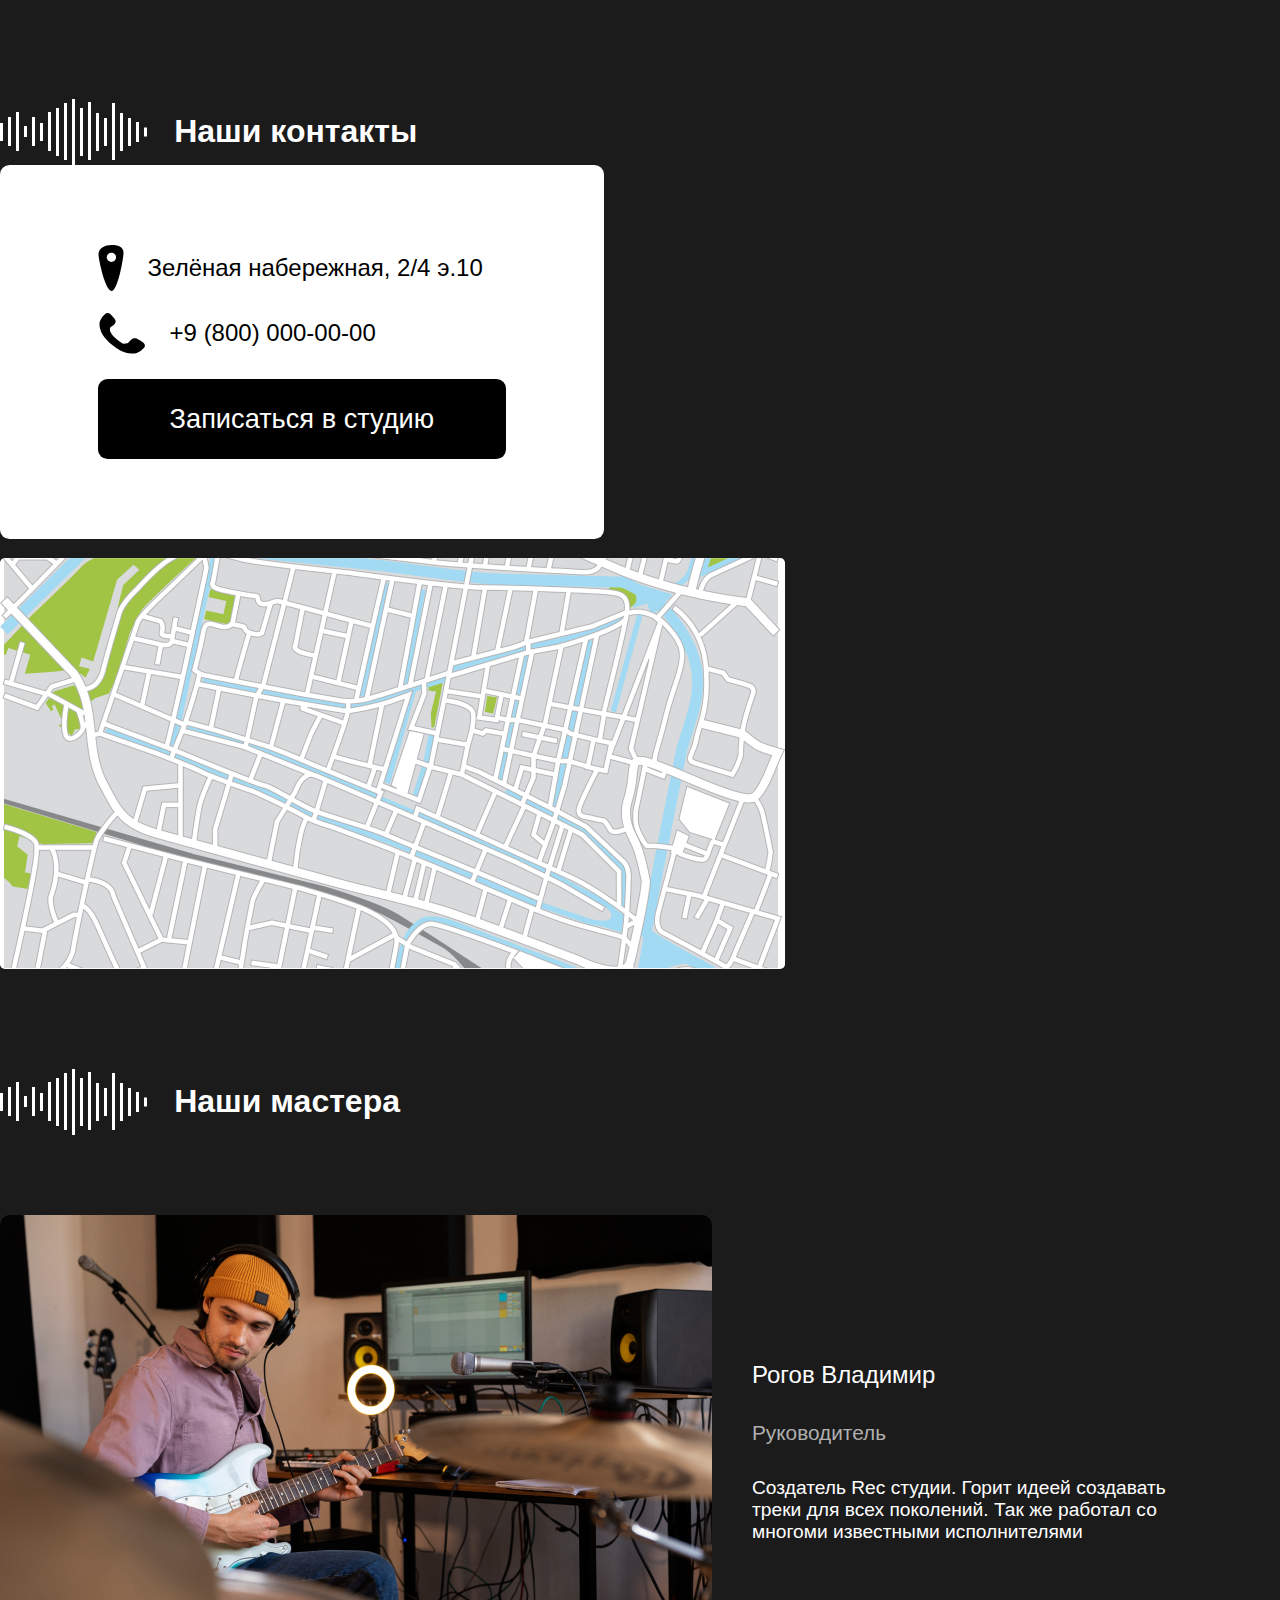
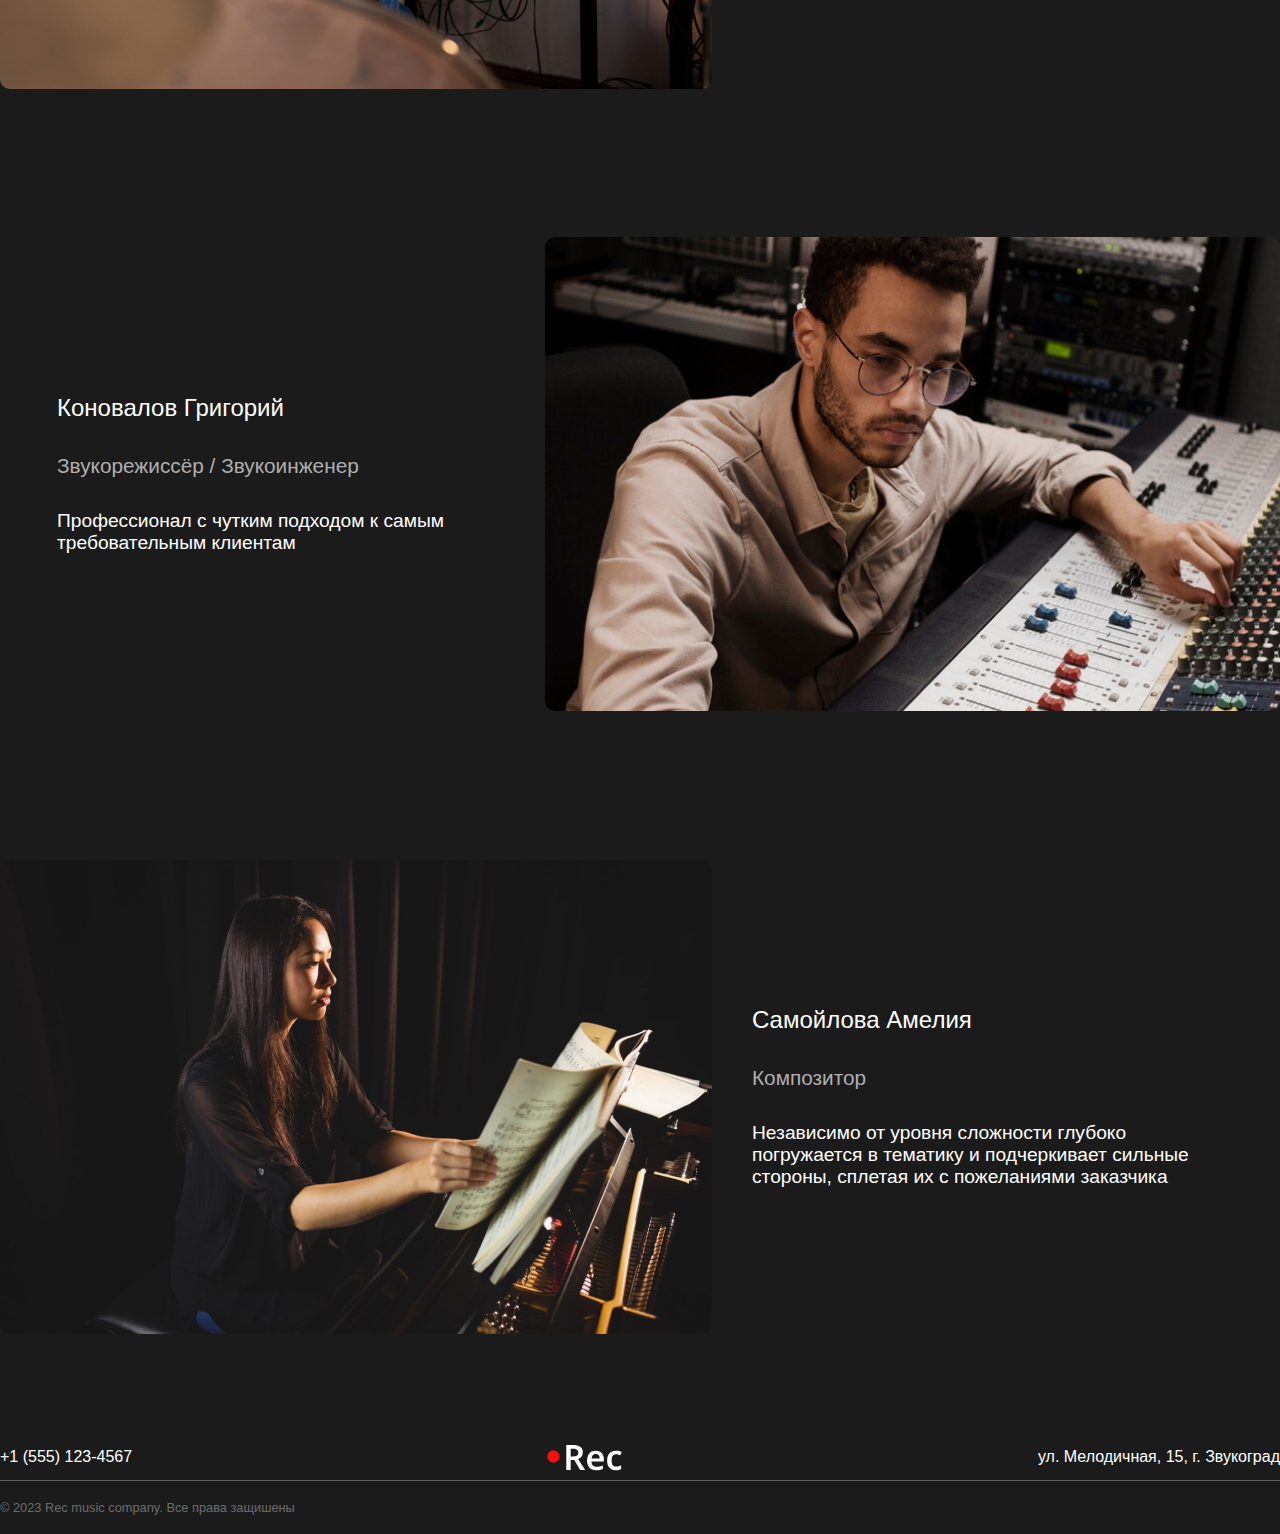
==== commit 7c2c0498: "Add files via upload" ====
--- a/index.html
+++ b/index.html
@@ -61,15 +61,21 @@
         </header>
         <main>
             <section class="sale">
-                <img class="sale__background" src="./images/sale-rectangle.png" alt="">
+                <div class="sale-rectangle">
+                    <img class="sale-rectangle__background" src="./images/sale-rectangle.png" alt="">
+                </div>
                 <h2 class="sale__title">Для новых клиентов -25% скидка на все услуги нашей студии</h2>
                 <img class="sale__image" src="./images/sale-img.png" alt="Sale images">
             </section>
-            <section class="services">
+            <section class="works">
                 <div class="services-title">
                     <img class="services-title__img" src="./images/title-icons.svg" alt="">
-                    <h1 class="services-title__text">Наши услуги</h1>
+                    <h1 class="services-title__text">Примеры работ</h1>
                 </div>
+                <a href="#!">Смотреть ещё</a>
+            </section>
+            <section class="services">
+                
                 <div class="blocks">
                     <div class="block">
                         <h3 class="block__title">Пакет услуг <span class="block__title lite">LITE</span></h3>
@@ -132,7 +138,39 @@
                         <button class="contacts-record__button">Записаться в студию</button>
                     </div>
                     <div class="contacts-map">
-                        <img src="./images/map.jpg" alt="">
+                        <img class="contacts-map__image" src="./images/map.jpg" alt="">
+                    </div>
+                </div>
+            </section>
+            <section class="masters">
+                <div class="services-title">
+                    <img class="services-title__img" src="./images/title-icons.svg" alt="">
+                    <h1 class="services-title__text">Наши мастера</h1>
+                </div>
+                <div class="peoples">
+                    <div class="people-first people">
+                        <img class="people__image" src="./images/people-1.jpg" alt="">
+                        <div class="people-text">
+                            <h3 class="people-text__name">Рогов Владимир</h3>
+                            <p class="people-text__director">Руководитель</p>
+                            <p class="people-text__description">Создатель Rec студии. Горит идеей создавать треки для всех поколений. Так же работал со многоми известными исполнителями</p>
+                        </div>
+                    </div>
+                    <div class="people-second people">
+                        <div class="people-text">
+                            <h3 class="people-text__name">Коновалов Григорий</h3>
+                            <p class="people-text__director">Звукорежиссёр / Звукоинженер</p>
+                            <p class="people-text__description">Профессионал с чутким подходом к самым требовательным клиентам</p>
+                        </div>
+                        <img class="people__image" src="./images/people-2.jpg" alt="">
+                    </div>
+                    <div class="people-third people">
+                        <img class="people__image" src="./images/people-3.jpg" alt="">
+                        <div class="people-text">
+                            <h3 class="people-text__name">Самойлова Амелия</h3>
+                            <p class="people-text__director">Композитор</p>
+                            <p class="people-text__description">Независимо от уровня сложности глубоко погружается в тематику и подчеркивает сильные стороны, сплетая их с пожеланиями заказчика</p>
+                        </div>
                     </div>
                 </div>
             </section>
@@ -140,7 +178,7 @@
         <footer class="footer">
             <div class="footer-top">
                 <p>+1 (555) 123-4567</p>
-                <img src="./images/Logo-rec.svg" alt="">
+                <img class="footer-top__logo" src="./images/Logo-rec.svg" alt="">
                 <p>ул. Мелодичная, 15, г. Звукоград</p>
             </div>
             <div class="footer-bottom">
--- a/css/main.css
+++ b/css/main.css
@@ -213,13 +213,11 @@
 }
 
 .sale {
-  position: relative;
-  display: flex;
-  justify-content: space-between;
-}
-.sale__background {
-  position: absolute;
-  width: 100%;
+  display: flex;
+  justify-content: space-between;
+}
+.sale-rectangle {
+  position: absolute;
   left: 0;
 }
 .sale__title {
@@ -231,6 +229,7 @@
 }
 .sale__image {
   margin-top: 2.5rem;
+  z-index: 1;
 }
 
 .about {
@@ -351,7 +350,7 @@
   display: flex;
   flex-direction: column;
   justify-content: center;
-  row-gap: 20px;
+  row-gap: 1.2rem;
   background-color: #FFFFFF;
   border-radius: 0.6rem;
   padding: 5rem 6.1rem;
@@ -364,32 +363,77 @@
   align-items: center;
 }
 .contacts-record__text img {
-  padding-right: 24px;
+  padding-right: 1.5rem;
 }
 .contacts-record__button {
   font-size: 1.7rem;
   font-weight: 500;
   background-color: #000000;
   padding: 1.5rem 4.5rem;
+  border-radius: 0.6rem;
+  margin-top: 0.2rem;
+}
+.contacts-map__image {
   border-radius: 0.3rem;
-  margin-top: 4px;
+  max-width: 785px;
+}
+
+.peoples {
+  display: flex;
+  flex-direction: column;
+  row-gap: 9.3rem;
+  margin-top: 5rem;
+}
+
+.people {
+  display: flex;
+  align-items: center;
+  -moz-column-gap: 40px;
+       column-gap: 40px;
+}
+.people__image {
+  border-radius: 10px;
+}
+.people-text__name {
+  font-size: 1.5rem;
+  font-weight: 500;
+}
+.people-text__director {
+  font-size: 1.3rem;
+  font-weight: 400;
+  color: #AFAFAF;
+  margin: 2rem 0;
+}
+.people-text__description {
+  font-size: 1.2rem;
+  font-weight: 400;
+  max-width: 28rem;
+}
+
+.people-second {
+  display: flex;
+  justify-content: flex-end;
 }
 
 .footer {
-  margin-top: 100px;
+  margin-top: 6.2rem;
 }
 .footer-top {
   display: flex;
   justify-content: space-between;
   align-items: center;
   border-bottom: 1px solid #5C5C5C;
-  margin-bottom: 20px;
+  margin-bottom: 1.2rem;
+}
+.footer-top__logo {
+  width: 6.2rem;
+  height: 2.9rem;
 }
 .footer-bottom {
-  margin: 20px 0;
+  margin: 1.2rem 0;
 }
 .footer-bottom__text {
-  font-size: 14px;
+  font-size: 0.8rem;
   font-weight: 400;
   color: #6D6D6D;
 }
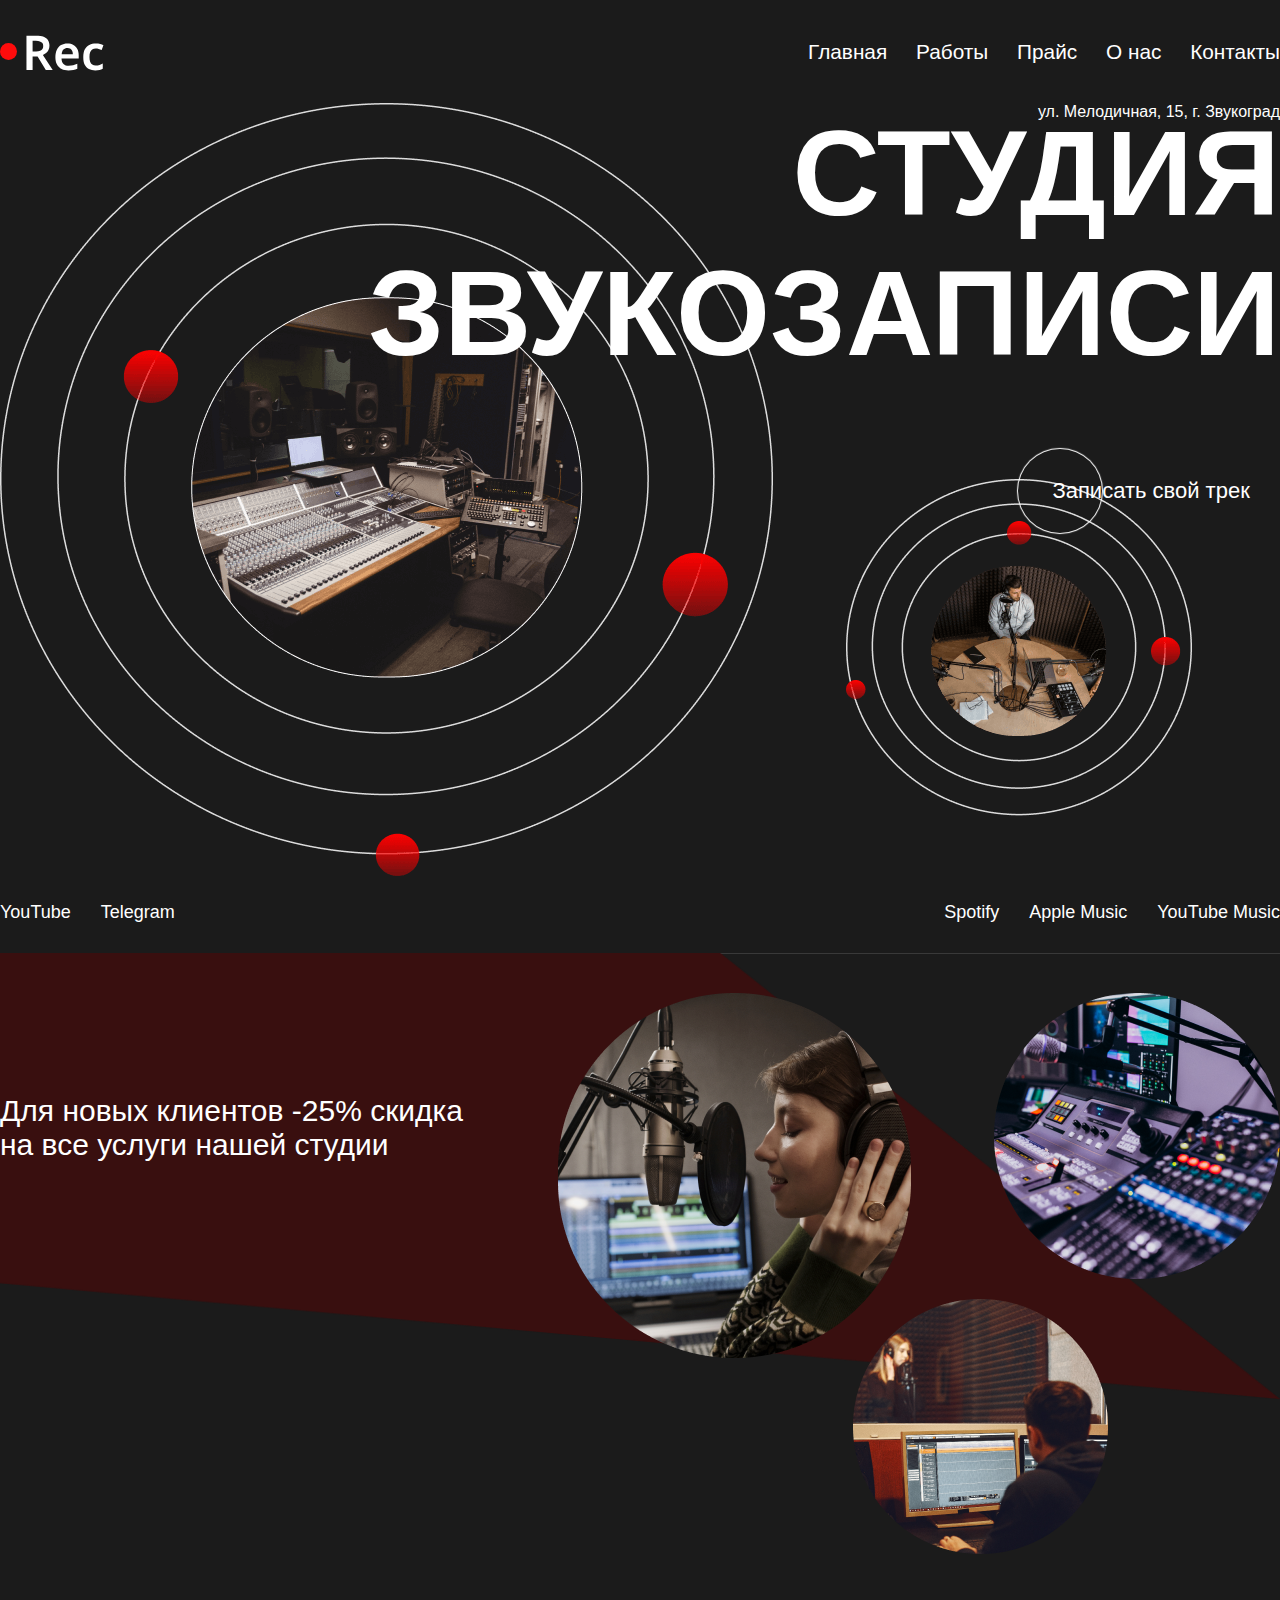
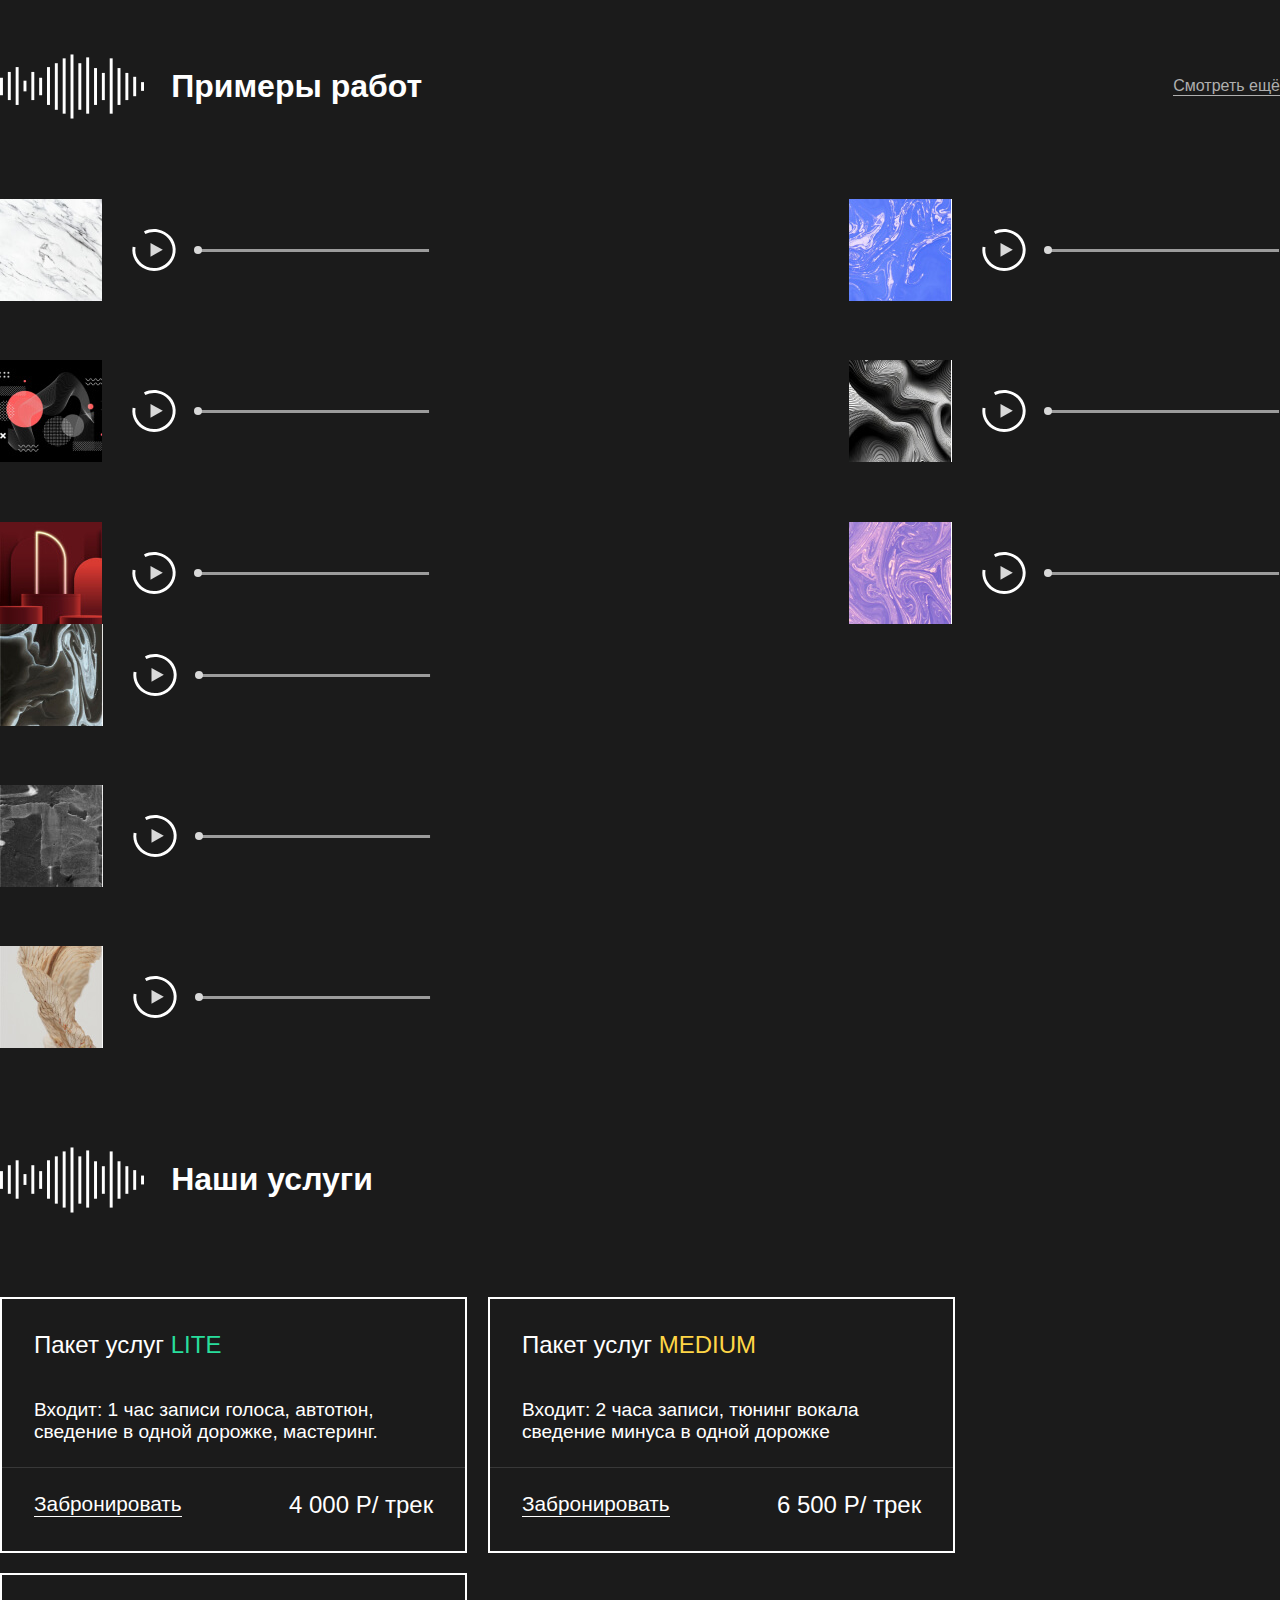
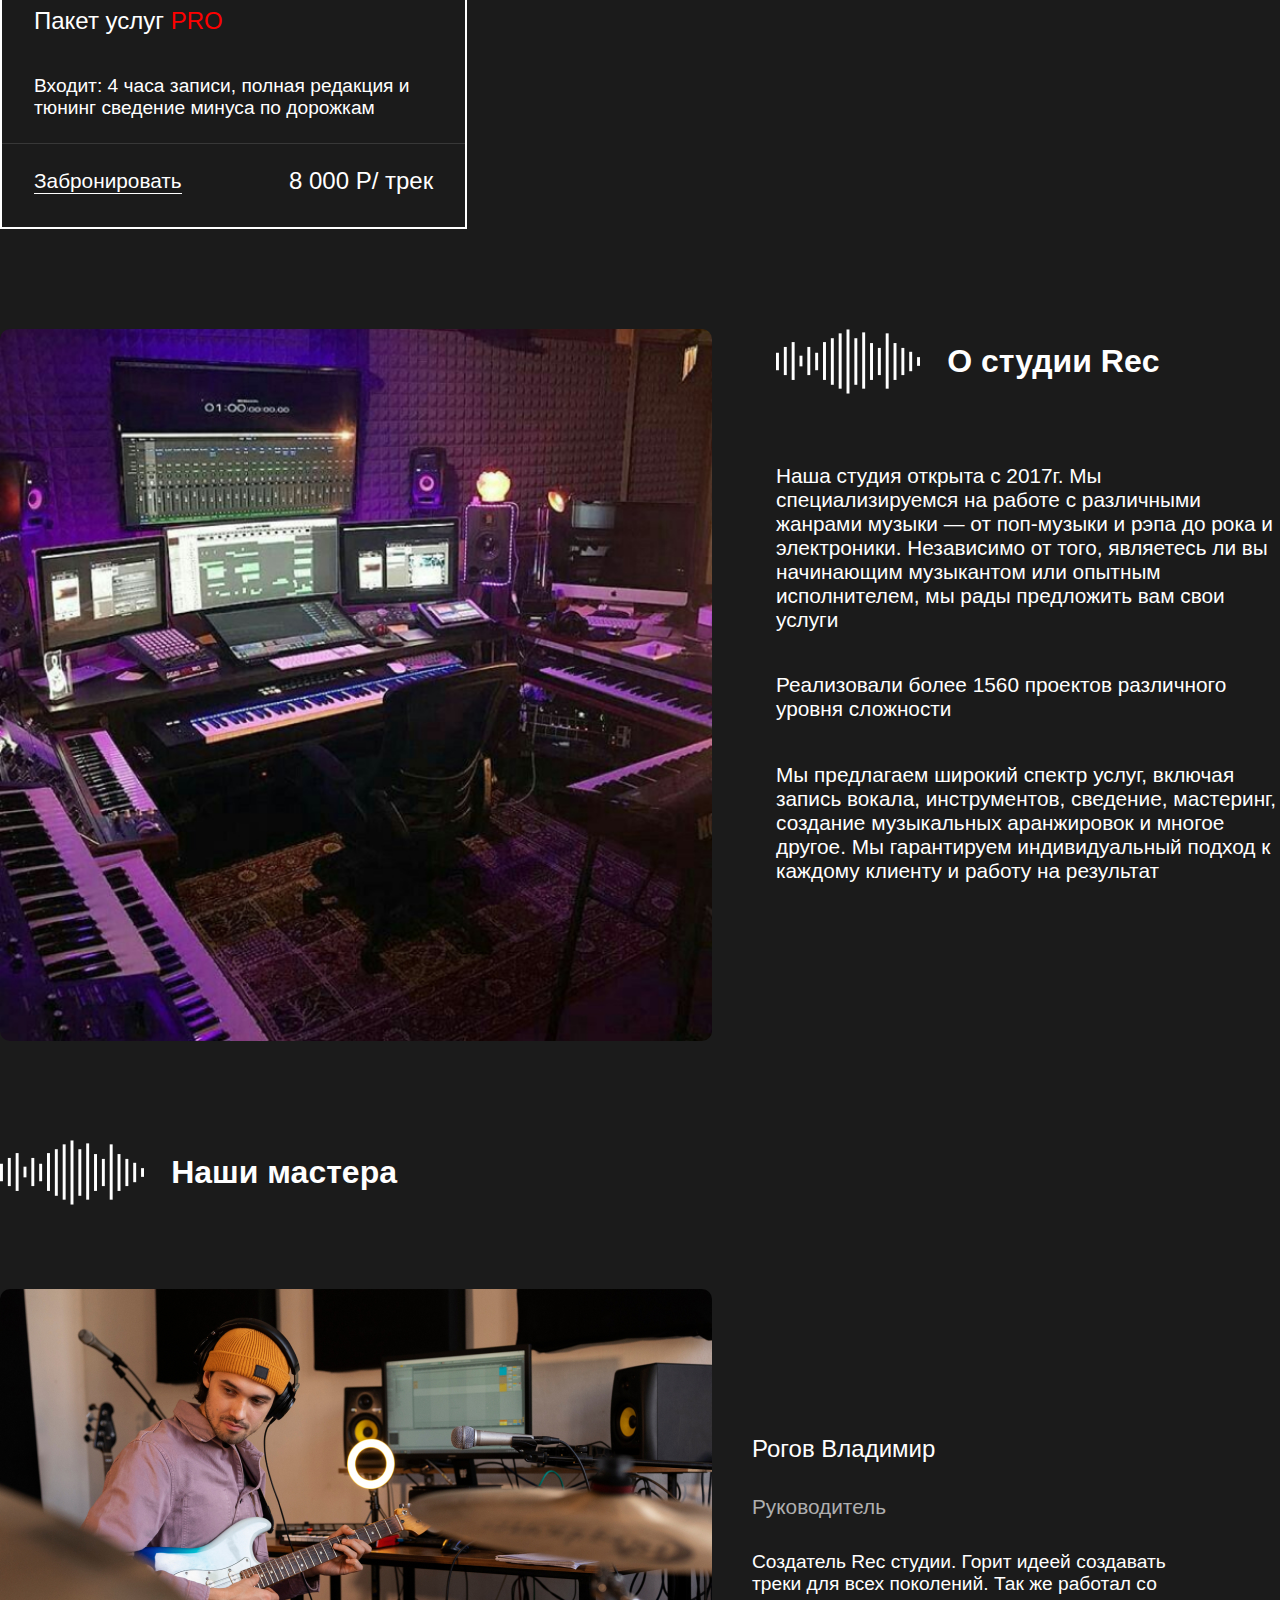
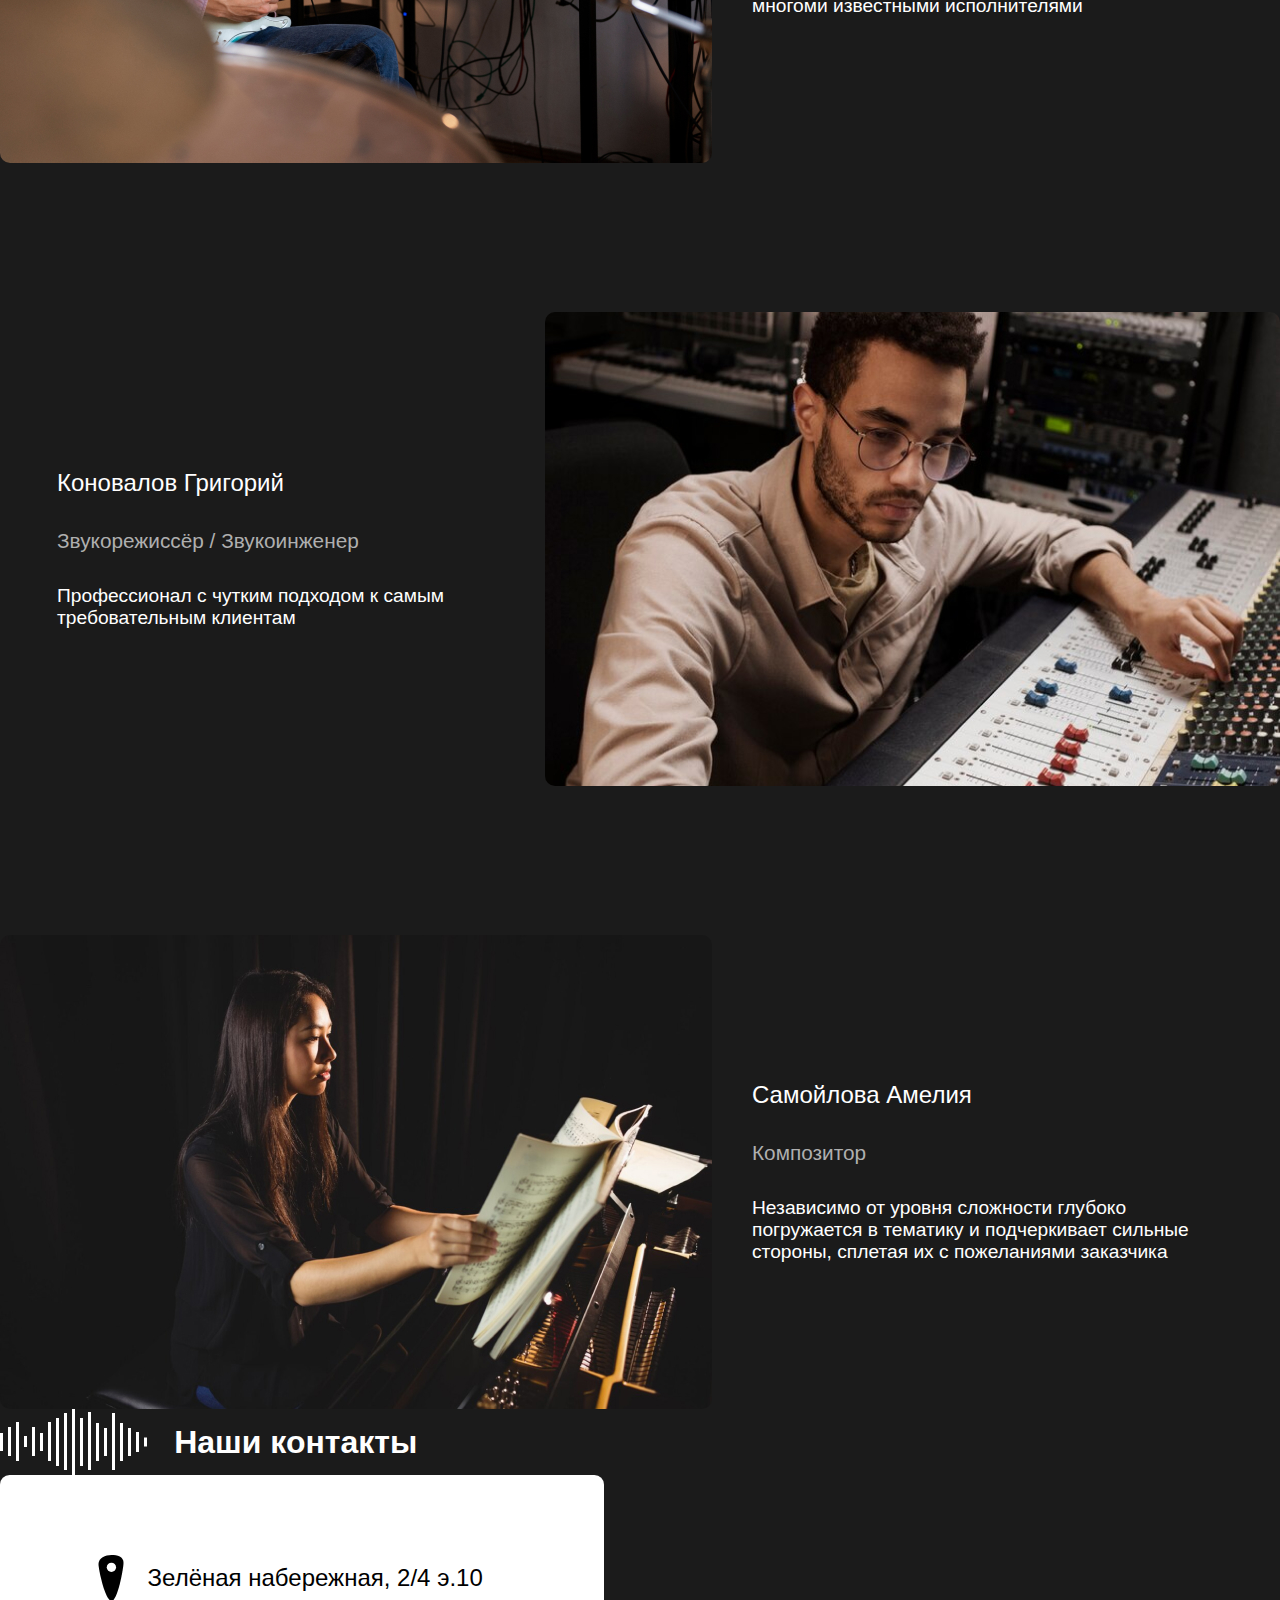
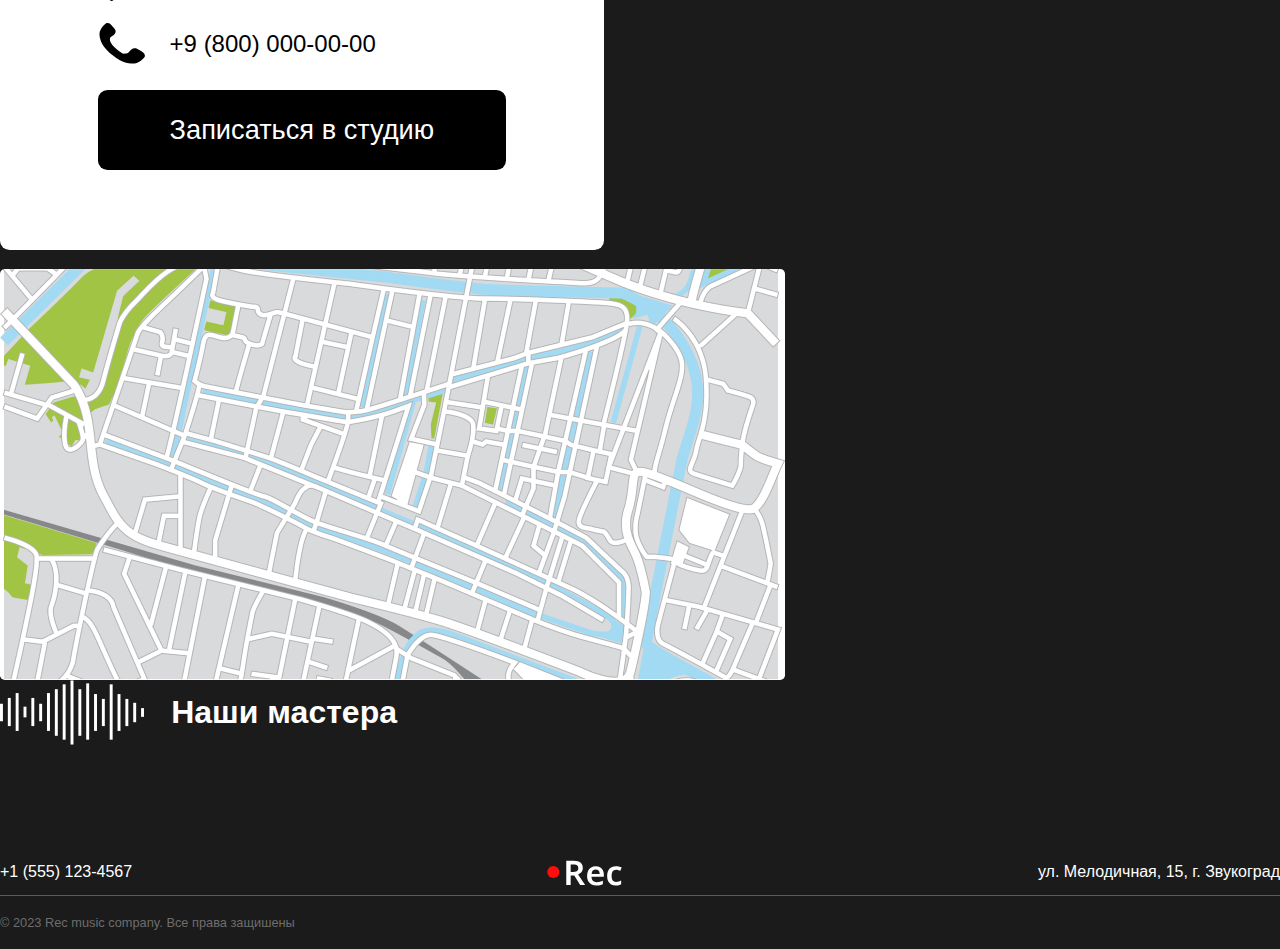
==== commit e18a6a3f: "Add files via upload" ====
--- a/index.html
+++ b/index.html
@@ -68,14 +68,90 @@
                 <img class="sale__image" src="./images/sale-img.png" alt="Sale images">
             </section>
             <section class="works">
-                <div class="services-title">
-                    <img class="services-title__img" src="./images/title-icons.svg" alt="">
-                    <h1 class="services-title__text">Примеры работ</h1>
-                </div>
-                <a href="#!">Смотреть ещё</a>
+                <div class="works-title">
+                    <div class="title">
+                        <img class="title__img" src="./images/title-icons.svg" alt="">
+                        <p class="title__text">Примеры работ</p>
+                    </div>
+                    <a class="works-title__link" href="./watchMore.html">Смотреть ещё</a>
+                </div>
+                <div class="tracks">
+                    <div class="tracks-block">
+                        <div class="track">
+                            <img src="./images/cover/cover-1.jpg" alt="">
+                            <div class="track-play">
+                                <img class="track-play__button" src="./images/play.svg" alt="">
+                                <img src="./images/play-line.svg" alt="">
+                            </div>
+                        </div>
+                        <div class="track">
+                            <img src="./images/cover/cover-2.jpg" alt="">
+                            <div class="track-play">
+                                <img class="track-play__button" src="./images/play.svg" alt="">
+                                <img src="./images/play-line.svg" alt="">
+                            </div>
+                        </div>
+                        <div class="track">
+                            <img src="./images/cover/cover-3.jpg" alt="">
+                            <div class="track-play">
+                                <img class="track-play__button" src="./images/play.svg" alt="">
+                                <img src="./images/play-line.svg" alt="">
+                            </div>
+                        </div>
+                    </div>
+                    <div class="tracks-block">
+                        <div class="track">
+                            <img src="./images/cover/cover-4.jpg" alt="">
+                            <div class="track-play">
+                                <img class="track-play__button" src="./images/play.svg" alt="">
+                                <img src="./images/play-line.svg" alt="">
+                            </div>
+                        </div>
+                        <div class="track">
+                            <img src="./images/cover/cover-5.jpg" alt="">
+                            <div class="track-play">
+                                <img class="track-play__button" src="./images/play.svg" alt="">
+                                <img src="./images/play-line.svg" alt="">
+                            </div>
+                        </div>
+                        <div class="track">
+                            <img src="./images/cover/cover-6.jpg" alt="">
+                            <div class="track-play">
+                                <img class="track-play__button" src="./images/play.svg" alt="">
+                                <img src="./images/play-line.svg" alt="">
+                            </div>
+                        </div>
+                    </div>
+                    <div class="tracks-block">
+                        <div class="track">
+                            <img src="./images/cover/cover-7.jpg" alt="">
+                            <div class="track-play">
+                                <img class="track-play__button" src="./images/play.svg" alt="">
+                                <img src="./images/play-line.svg" alt="">
+                            </div>
+                        </div>
+                        <div class="track">
+                            <img src="./images/cover/cover-8.jpg" alt="">
+                            <div class="track-play">
+                                <img class="track-play__button" src="./images/play.svg" alt="">
+                                <img src="./images/play-line.svg" alt="">
+                            </div>
+                        </div>
+                        <div class="track">
+                            <img src="./images/cover/cover-9.jpg" alt="">
+                            <div class="track-play">
+                                <img class="track-play__button" src="./images/play.svg" alt="">
+                                <img src="./images/play-line.svg" alt="">
+                            </div>
+                        </div>
+                    </div>
+                </div>
             </section>
             <section class="services">
-                
+                <div class="title">
+                    <img class="title__img" src="./images/title-icons.svg" alt="">
+                    <p class="title__text">Наши услуги</p>
+                </div>
                 <div class="blocks">
                     <div class="block">
                         <h3 class="block__title">Пакет услуг <span class="block__title lite">LITE</span></h3>
@@ -83,7 +159,6 @@
                             автотюн, сведение в одной дорожке, мастеринг.</p>
                             <div class="line"></div>
                             <div class="booking">
-                                
                                 <a href="#!">Забронировать</a>
                                 <p>4 000 Р/ трек</p>
                             </div>
@@ -93,17 +168,15 @@
                         <p class="block__text">Входит: 2 часа записи, тюнинг вокала сведение минуса в одной дорожке</p>
                             <div class="line"></div>
                             <div class="booking">
-                                
                                 <a href="#!">Забронировать</a>
                                 <p>6 500 Р/ трек</p>
                             </div>
                     </div>
                     <div class="block">
                         <h3 class="block__title">Пакет услуг <span class="block-lite pro">PRO</span></h3>
-                        <p class="block__text">Входит: 4 часа записи, полная редакция и тюнинг сведение минуса по дорожкам, мастеринг</p>
+                        <p class="block__text">Входит: 4 часа записи, полная редакция и тюнинг сведение минуса по дорожкам</p>
                             <div class="line"></div>
                             <div class="booking">
-                                
                                 <a href="#!">Забронировать</a>
                                 <p>8 000 Р/ трек</p>
                             </div>
@@ -111,12 +184,11 @@
                 </div>
             </section>
             <section class="about">
-                <div class="about-studio">
-                    <img class="about-studio__image" src="./images/recording-studio-image.jpg" alt="">
+                    <img class="about__image" src="./images/recording-studio-image.jpg" alt="">
                     <div class="description">
-                        <div class="description-title">
-                            <img class="description-title__img" src="./images/title-icons.svg" alt="">
-                            <h1 class="description-title__text">О студии Rec</h1>
+                        <div class="title">
+                            <img class="title__img" src="./images/title-icons.svg" alt="">
+                            <h1 class="title__text">О студии Rec</h1>
                         </div>
                         <div class="description-text">
                             <p>Наша студия открыта с 2017г. Мы специализируемся на работе с различными жанрами музыки — от поп-музыки и рэпа до рока и электроники. Независимо от того, являетесь ли вы начинающим музыкантом или опытным исполнителем, мы рады предложить вам свои услуги</p>
@@ -124,28 +196,11 @@
                             <p>Мы предлагаем широкий спектр услуг, включая запись вокала, инструментов, сведение, мастеринг, создание музыкальных аранжировок и многое другое. Мы гарантируем индивидуальный подход к каждому клиенту и работу на результат</p>
                         </div>
                     </div>
-                </div>
-            </section>
-            <section class="contact">
-                <div class="services-title">
-                    <img class="services-title__img" src="./images/title-icons.svg" alt="">
-                    <h1 class="services-title__text">Наши контакты</h1>
-                </div>
-                <div class="contacts">
-                    <div class="contacts-record">
-                        <p class="contacts-record__text"><img src="./images/place-icon.svg" alt="">Зелёная набережная, 2/4 э.10</p>
-                        <p class="contacts-record__text"><img src="./images/phone-icon.svg" alt="">+9 (800) 000-00-00</p>
-                        <button class="contacts-record__button">Записаться в студию</button>
-                    </div>
-                    <div class="contacts-map">
-                        <img class="contacts-map__image" src="./images/map.jpg" alt="">
-                    </div>
-                </div>
             </section>
             <section class="masters">
-                <div class="services-title">
-                    <img class="services-title__img" src="./images/title-icons.svg" alt="">
-                    <h1 class="services-title__text">Наши мастера</h1>
+                <div class="title">
+                    <img class="title__img" src="./images/title-icons.svg" alt="">
+                    <h1 class="title__text">Наши мастера</h1>
                 </div>
                 <div class="peoples">
                     <div class="people-first people">
@@ -172,6 +227,28 @@
                             <p class="people-text__description">Независимо от уровня сложности глубоко погружается в тематику и подчеркивает сильные стороны, сплетая их с пожеланиями заказчика</p>
                         </div>
                     </div>
+                </div>
+            </section>
+            <section class="contact">
+                <div class="services-title">
+                    <img class="services-title__img" src="./images/title-icons.svg" alt="">
+                    <h1 class="services-title__text">Наши контакты</h1>
+                </div>
+                <div class="contacts">
+                    <div class="contacts-record">
+                        <p class="contacts-record__text"><img src="./images/place-icon.svg" alt="">Зелёная набережная, 2/4 э.10</p>
+                        <p class="contacts-record__text"><img src="./images/phone-icon.svg" alt="">+9 (800) 000-00-00</p>
+                        <button class="contacts-record__button">Записаться в студию</button>
+                    </div>
+                    <div class="contacts-map">
+                        <img class="contacts-map__image" src="./images/map.jpg" alt="">
+                    </div>
+                </div>
+            </section>
+            <section>
+                <div class="title">
+                    <img class="title__img" src="./images/title-icons.svg" alt="">
+                    <p class="title__text">Наши мастера</p>
                 </div>
             </section>
         </main>
@@ -187,5 +264,4 @@
         </footer>
     </div>
 </body>
-
 </html>--- a/css/main.css
+++ b/css/main.css
@@ -212,6 +212,21 @@
   transition: 0.2s ease-in;
 }
 
+.title {
+  display: inline-flex;
+  align-items: center;
+  -moz-column-gap: 1.7rem;
+       column-gap: 1.7rem;
+}
+.title__img {
+  width: 9rem;
+  height: 4.1rem;
+}
+.title__text {
+  font-size: 2rem;
+  font-weight: 700;
+}
+
 .sale {
   display: flex;
   justify-content: space-between;
@@ -232,47 +247,82 @@
   z-index: 1;
 }
 
+.works {
+  margin-top: 6.2rem;
+}
+
+.works-title {
+  display: flex;
+  justify-content: space-between;
+  align-items: center;
+  margin-bottom: 5rem;
+}
+.works-title__link {
+  font-size: 1rem;
+  font-weight: 300;
+  color: #AFAFAF;
+  border-bottom: 1px solid #AFAFAF;
+}
+
+.tracks {
+  display: flex;
+  justify-content: space-between;
+  flex-wrap: wrap;
+}
+.tracks-block {
+  display: flex;
+  flex-direction: column;
+  row-gap: 3.7rem;
+}
+
+.track {
+  display: flex;
+  align-items: center;
+  -moz-column-gap: 1.4rem;
+       column-gap: 1.4rem;
+}
+.track__img {
+  width: 102px;
+  height: 102px;
+  background-color: cadetblue;
+}
+.track-play {
+  display: flex;
+  align-items: center;
+  -moz-column-gap: 0.6rem;
+       column-gap: 0.6rem;
+}
+
 .about {
-  margin-top: 12rem;
-}
-
-.about-studio {
-  display: flex;
-  justify-content: space-between;
-  align-items: center;
-}
-.about-studio__image {
-  width: 39rem;
-  height: 39rem;
-}
-
-.description-title {
-  display: flex;
-  align-items: center;
-  -moz-column-gap: 1.7rem;
-       column-gap: 1.7rem;
-}
-.description-title__img {
-  width: 9rem;
-  height: 4.1rem;
-}
-.description-title__text {
-  font-size: 2rem;
-  font-weight: 700;
-}
+  margin-top: 6.2rem;
+  display: flex;
+  gap: 4rem;
+  flex-wrap: wrap;
+  flex-wrap: nowrap;
+}
+.about__image {
+  width: 44.5rem;
+  height: 44.5rem;
+  border-radius: 10px;
+}
+
 .description-text {
-  max-width: 40rem;
+  margin-top: 4.1rem;
   display: flex;
   flex-direction: column;
-  gap: 1.2rem;
-  margin-top: 4.1rem;
+  row-gap: 2.6rem;
 }
 .description-text p {
   font-size: 1.3rem;
+  font-weight: 400;
+  max-width: 39.4rem;
+}
+
+.services {
+  margin-top: 6.2rem;
 }
 
 .services-title {
-  margin-top: 6.2rem;
   display: flex;
   align-items: center;
   -moz-column-gap: 1.7rem;
@@ -284,16 +334,16 @@
 }
 
 .blocks {
+  margin-top: 5rem;
   display: flex;
   gap: 1.3rem;
   flex-wrap: wrap;
-  margin-top: 4.1rem;
 }
 
 .block {
   position: relative;
   border: 2px solid #FFFFFF;
-  padding: 2.4rem;
+  padding: 2rem;
   width: 29.2rem;
 }
 .block__title {
@@ -378,6 +428,10 @@
   max-width: 785px;
 }
 
+.masters {
+  margin-top: 6.2rem;
+}
+
 .peoples {
   display: flex;
   flex-direction: column;
